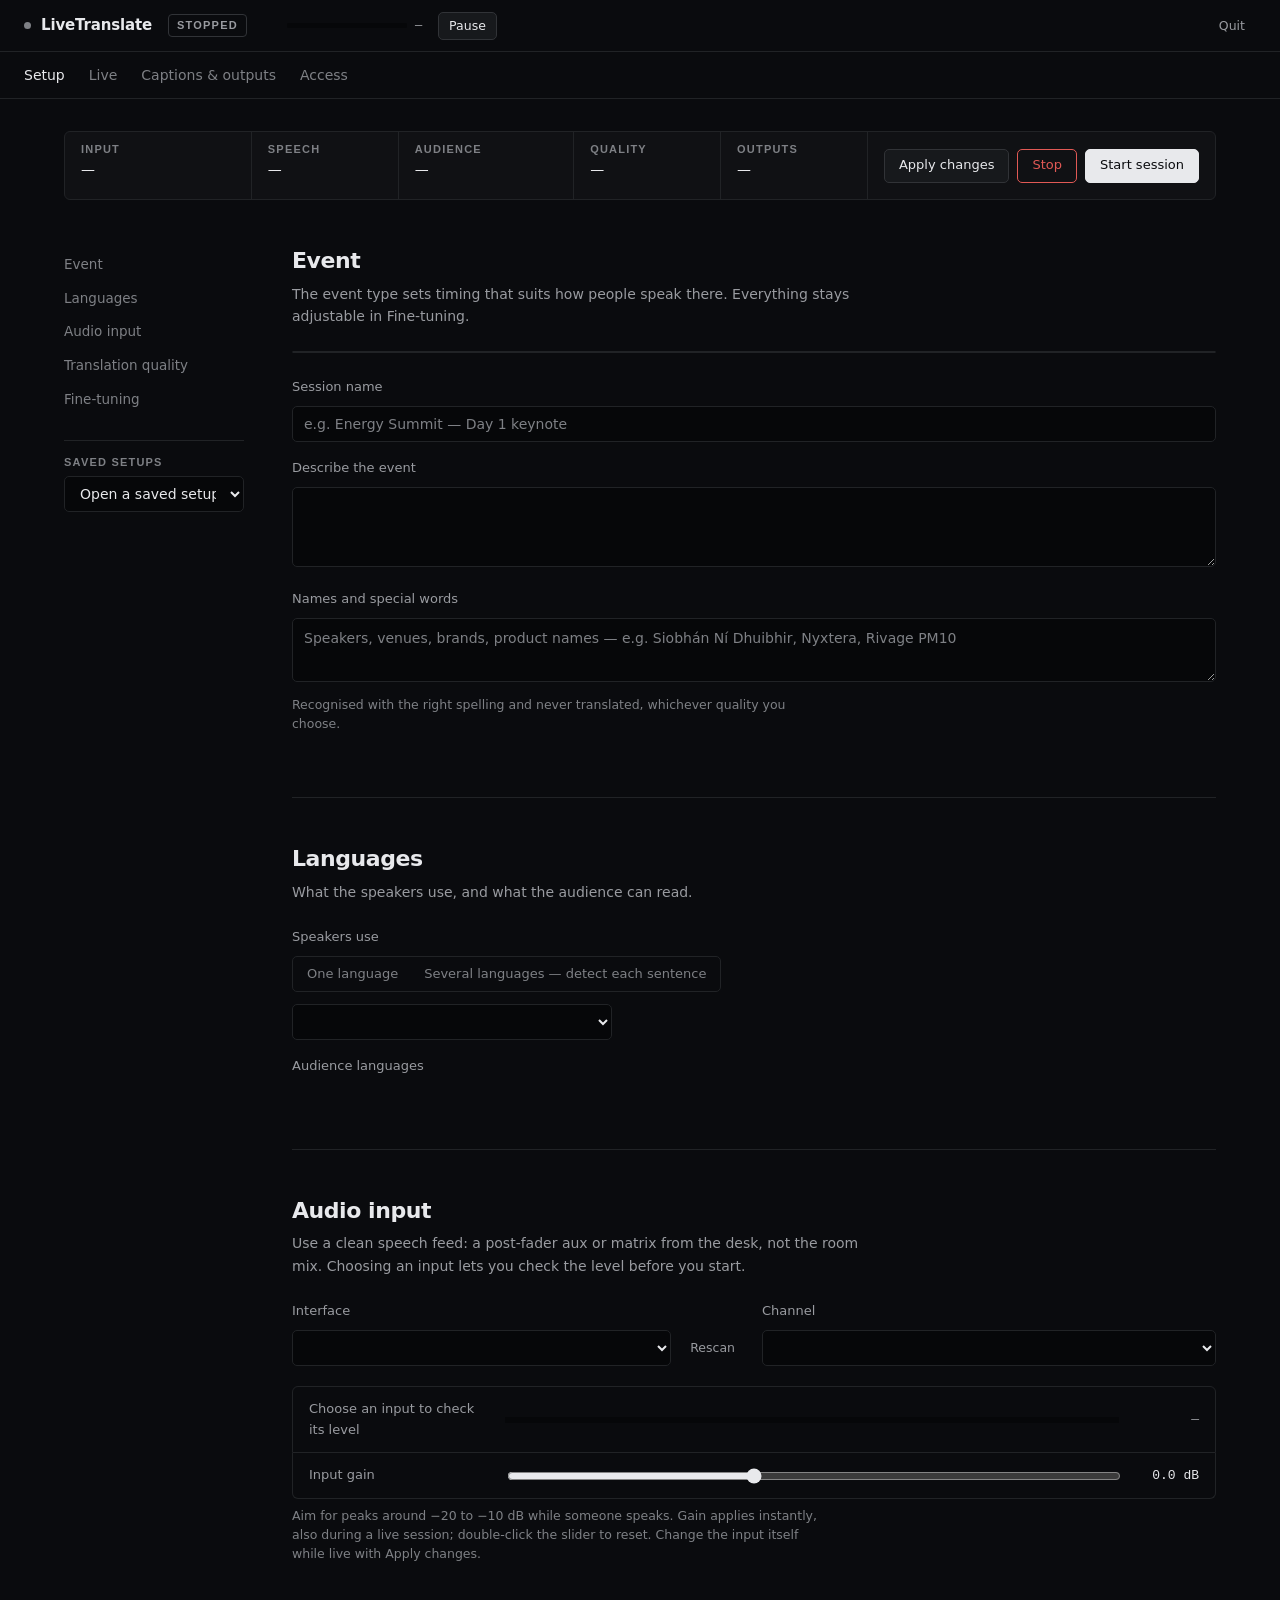
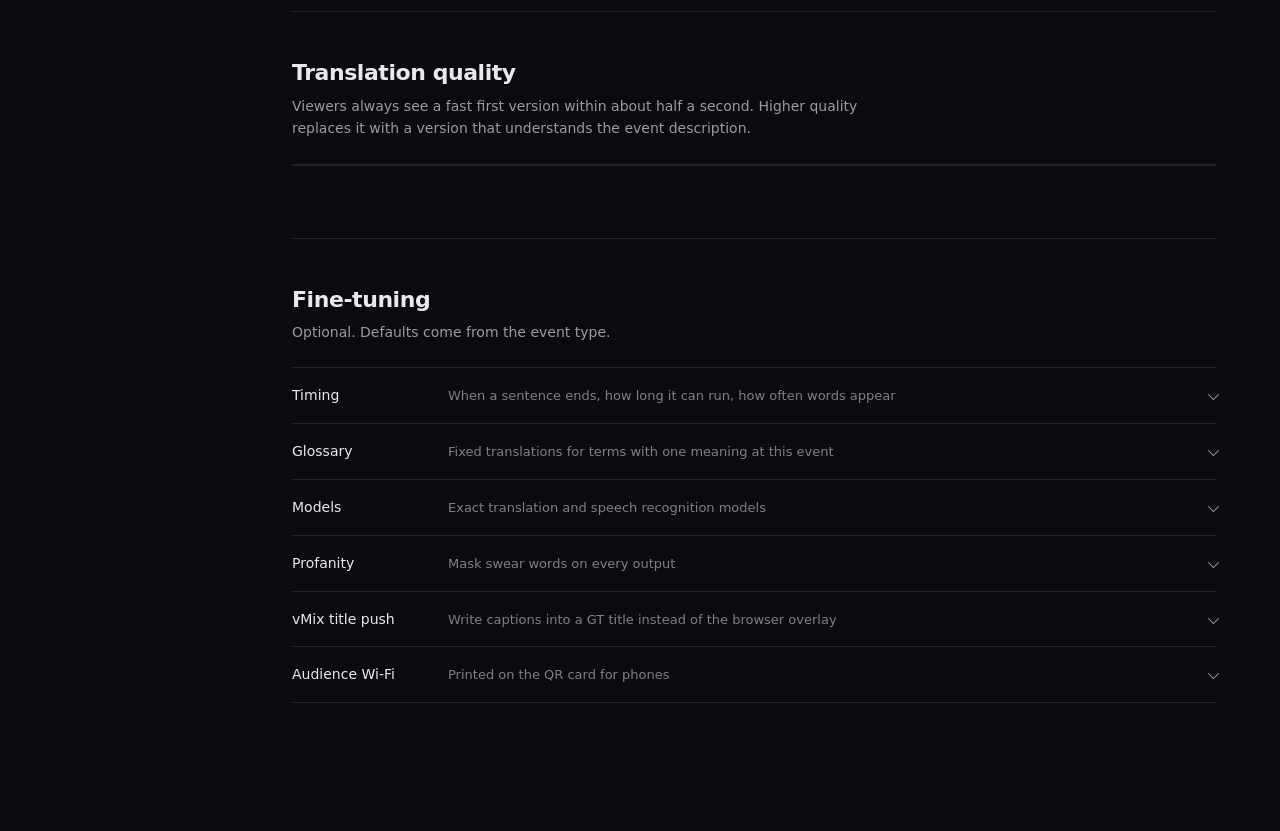
==== static/control.html @ 8dcebba5 "LiveTranslate beta: live speech translation & captions (macOS, Windows, Linux) Offline pipeline: aud" ====
<!doctype html>
<html lang="en"><head><meta charset="utf-8"><meta name="viewport" content="width=device-width,initial-scale=1">
<title>LiveTranslate · Control</title>
<link rel="preload" href="/fonts/Geist-latin.woff2" as="font" type="font/woff2" crossorigin>
<link rel="preload" href="/fonts/Archivo-latin.woff2" as="font" type="font/woff2" crossorigin>
<link rel="stylesheet" href="/fonts/fonts.css">
<style>
/* LiveTranslate Control — see /.impeccable.md. Near-black, almost monochrome; colour only for state
   (live, signal, error). Hierarchy from type, weight and space. Legends in condensed caps, like a console's
   scribble strips; values calm and large. Signature: the signal-flow strip on Setup. */
:root{
  --h:262;                                        /* faint cool tint for every neutral */
  --bg:oklch(0.150 0.006 var(--h));--surface:oklch(0.178 0.006 var(--h));--raise:oklch(0.212 0.007 var(--h));
  --sunk:oklch(0.128 0.005 var(--h));--line:oklch(0.255 0.007 var(--h));--line2:oklch(0.320 0.008 var(--h));
  --text:oklch(0.935 0.004 var(--h));--muted:oklch(0.690 0.008 var(--h));--faint:oklch(0.600 0.008 var(--h));  /* ≥4.5:1 on --bg for 12px hints */
  --sel:oklch(0.935 0.004 var(--h) / .07);        /* selection = light, not a hue */
  --live:oklch(0.640 0.170 25);--ok:oklch(0.740 0.120 155);--warn:oklch(0.800 0.110 80);--bad:oklch(0.680 0.150 25);
  --r:6px;--r-sm:5px;--ease:cubic-bezier(.25,1,.5,1);  /* ease-out-quart, every transition */
  --s1:4px;--s2:8px;--s3:12px;--s4:16px;--s5:24px;--s6:32px;--s7:48px;--s8:64px;
  --sans:"Geist",-apple-system,"Segoe UI",system-ui,sans-serif;
  --legend:"Archivo","Arial Narrow",sans-serif;
  --mono:"Geist Mono","SF Mono",Menlo,monospace;
  color-scheme:dark;
  /* older parts of the page still read these */
  --p:var(--surface);--p2:var(--sunk);--b:var(--line);--fg:var(--text);--dim:var(--muted);--acc:var(--text)}
*{box-sizing:border-box}
html{scroll-behavior:smooth;scroll-padding-top:216px}
body{margin:0;background:var(--bg);color:var(--text);font:400 14px/1.6 var(--sans);-webkit-font-smoothing:antialiased;font-feature-settings:"ss01","cv11"}
button,input,select,textarea{font:inherit;color:inherit}
:focus-visible{outline:1px solid var(--text);outline-offset:2px}
@media (prefers-reduced-motion:reduce){*{transition:none!important;animation:none!important}html{scroll-behavior:auto}}
.legend,.node .k,th,.head,label.lg{font:600 11px/1 var(--legend);font-stretch:72%;letter-spacing:.11em;text-transform:uppercase;color:var(--faint)}

/* ---------- top bar + tabs */
header{position:sticky;top:0;z-index:10;display:flex;align-items:center;gap:var(--s4);height:52px;padding:0 var(--s5);background:var(--bg);border-bottom:1px solid var(--line)}
.brand{font:600 15px/1 var(--sans);letter-spacing:-.01em;display:flex;align-items:center;gap:10px}
.brand i{width:7px;height:7px;border-radius:50%;background:var(--faint);transition:background .2s var(--ease)}
body.live .brand i{background:var(--live)}
#sname{color:var(--muted)}
.pill{font:600 11px/1 var(--legend);font-stretch:72%;letter-spacing:.11em;text-transform:uppercase;padding:5px 8px;border-radius:4px;border:1px solid var(--line2);color:var(--muted)}
.pill.run{border-color:var(--live);color:var(--live)}.pill.load{color:var(--text)}.pill.err{border-color:var(--bad);color:var(--bad)}
.hmeter{display:flex;align-items:center;gap:var(--s2);color:var(--muted);font:12px var(--mono)}
/* meters: segmented like a console LED ladder — the one place colour lives permanently */
#meter{width:120px;height:5px;background:var(--sunk);overflow:hidden;border-radius:1px}
#lvl,.lvl{height:100%;width:0;background:linear-gradient(90deg,var(--ok) 0 70%,var(--warn) 70% 88%,var(--live) 88%);background-size:var(--mw,120px) 100%;
  -webkit-mask:repeating-linear-gradient(90deg,#000 0 3px,transparent 3px 4px);mask:repeating-linear-gradient(90deg,#000 0 3px,transparent 3px 4px);transition:width .08s linear}
#inp{max-width:220px;overflow:hidden;text-overflow:ellipsis;white-space:nowrap}
.counts{margin-left:auto;color:var(--faint);font-size:13px;white-space:nowrap}
nav{position:sticky;top:52px;z-index:9;display:flex;gap:var(--s5);padding:0 var(--s5);background:var(--bg);border-bottom:1px solid var(--line);overflow-x:auto}
nav button{background:none;border:0;border-bottom:1px solid transparent;margin-bottom:-1px;color:var(--faint);padding:var(--s3) 0;cursor:pointer;font-weight:500;white-space:nowrap;transition:color .15s var(--ease)}
nav button:hover{color:var(--muted)}nav button.on{color:var(--text);border-color:var(--text)}
section{display:none;padding:var(--s6) var(--s5);max-width:1200px;margin:0 auto}section.on{display:block}

/* ---------- controls */
.btn{display:inline-flex;align-items:center;gap:var(--s2);height:34px;background:var(--raise);border:1px solid var(--line2);color:var(--text);padding:0 14px;border-radius:var(--r-sm);
  cursor:pointer;font-weight:500;font-size:13px;text-decoration:none;white-space:nowrap;transition:background .15s var(--ease),border-color .15s var(--ease)}
.btn:hover{background:oklch(0.245 0.008 var(--h))}.btn:disabled{opacity:.4;cursor:not-allowed}
.btn.pri{background:var(--text);border-color:var(--text);color:var(--bg)}.btn.pri:hover{background:oklch(1 0 0 / .86)}
.btn.red{background:none;border-color:var(--live);color:var(--live)}.btn.red:hover{background:oklch(0.640 0.170 25 / .1)}
.btn.ghost{background:none;border-color:transparent;color:var(--muted)}.btn.ghost:hover{color:var(--text);background:var(--raise)}
.btn.sm{height:28px;padding:0 10px;font-size:12.5px}
.btn:active:not(:disabled),.choice:active:not(:disabled),.seg button:active{transform:translateY(1px)}
@media (pointer:coarse){.btn,.btn.sm,.seg button,.chips label span,input[type=text],input[type=number],select{min-height:44px}.choice{padding-top:var(--s4);padding-bottom:var(--s4)}.choice::before{top:20px}}
label{display:block;color:var(--muted);font-size:13px;margin:0 0 var(--s2)}
.f{margin-bottom:var(--s4)}
input[type=text],input[type=number],input[type=password],select,textarea{width:100%;height:36px;background:var(--sunk);border:1px solid var(--line);border-radius:var(--r-sm);padding:0 11px;transition:border-color .15s var(--ease)}
textarea{height:auto;min-height:80px;padding:9px 11px;resize:vertical;line-height:1.55}
input:hover,select:hover,textarea:hover{border-color:var(--line2)}
input:focus,select:focus,textarea:focus{outline:none;border-color:var(--muted)}
::placeholder{color:var(--faint)}
input[type=range]{width:100%;accent-color:var(--text)}input[type=checkbox]{accent-color:var(--text);width:15px;height:15px}
input[type=color]{width:40px;height:28px;border:1px solid var(--line);border-radius:4px;background:none;padding:2px}
.hint{color:var(--faint);font-size:12.5px;margin-top:var(--s2);line-height:1.5;max-width:68ch}.hint.err{color:var(--bad)}
.row{display:flex;gap:var(--s2);align-items:center;flex-wrap:wrap}
.grid{display:grid;grid-template-columns:repeat(auto-fill,minmax(300px,1fr));gap:var(--s4)}
fieldset{border:0;border-top:1px solid var(--line);padding:var(--s4) 0 var(--s2);margin:0 0 var(--s5);min-width:0}
legend{padding:0 var(--s3) 0 0;font:600 11px/1 var(--legend);font-stretch:72%;letter-spacing:.11em;text-transform:uppercase;color:var(--faint)}
table{width:100%;border-collapse:separate;border-spacing:0 var(--s1)}
th{text-align:left;padding:0 var(--s1) var(--s1)}td{padding:0 var(--s1)}
code{font:12px var(--mono);background:var(--sunk);border:1px solid var(--line);border-radius:4px;padding:3px 7px;word-break:break-all;color:var(--muted)}
.err{color:var(--bad)}
.mono{font-family:var(--mono)}

/* ---------- SETUP: signal-flow strip */
.flow{position:sticky;top:98px;z-index:8;display:flex;align-items:stretch;background:var(--surface);border:1px solid var(--line);border-radius:var(--r);
  margin:0 0 var(--s7);overflow:hidden;transition:border-color .2s var(--ease)}
body.live .flow{border-color:var(--live)}
.node{flex:1;min-width:0;display:flex;flex-direction:column;gap:6px;padding:var(--s3) var(--s4);background:none;border:0;text-align:left;cursor:pointer;transition:background .15s var(--ease)}
.node+.node{border-left:1px solid var(--line)}
.node[data-go="b-audio"]{flex:1.35}.node:nth-child(3){flex:1.25}
.node:hover{background:var(--raise)}
.node .v{font-weight:500;white-space:nowrap;overflow:hidden;text-overflow:ellipsis;line-height:1.2}
.node .s{font:12px/1.2 var(--mono);color:var(--faint);white-space:nowrap;overflow:hidden;text-overflow:ellipsis}
.node .mini{height:3px;background:var(--sunk);overflow:hidden}
.flow .act{display:flex;align-items:center;gap:var(--s2);padding:0 var(--s4);border-left:1px solid var(--line)}
#err:empty,#startMsg:empty,#notice:empty,#authNote:empty{display:none}
#authNote a{color:inherit}
.msgbar.note{border-color:oklch(0.800 0.110 80 / .45);color:var(--warn)}
.msgbar{margin:calc(-1 * var(--s6)) 0 var(--s5);padding:var(--s3) var(--s4);border:1px solid oklch(0.680 0.150 25 / .45);border-radius:var(--r);color:var(--bad);font-size:13px}

.setup{display:grid;grid-template-columns:180px minmax(0,1fr);gap:var(--s7)}
.toc{position:sticky;top:200px;align-self:start;display:flex;flex-direction:column}
.toc a{color:var(--faint);text-decoration:none;padding:6px 0;font-size:13.5px;transition:color .15s var(--ease)}
.toc a:hover{color:var(--text)}
.toc .saved{margin-top:var(--s5);padding-top:var(--s4);border-top:1px solid var(--line)}
.toc .saved label{font:600 11px/1 var(--legend);font-stretch:72%;letter-spacing:.11em;text-transform:uppercase;color:var(--faint)}
.block{padding-bottom:var(--s7);margin-bottom:var(--s7);border-bottom:1px solid var(--line)}
.block:last-child{border-bottom:0}
.block h2{font:600 22px/1.2 var(--sans);letter-spacing:-.02em;margin:0 0 var(--s2)}
.block .lede{color:var(--muted);margin:0 0 var(--s5);max-width:64ch}
.two{display:grid;grid-template-columns:1fr 1fr;gap:var(--s4)}

/* radio rows (event type, quality): quiet choices; the selected one is lit, not coloured */
.types{display:grid;grid-template-columns:1fr 1fr;gap:0;border:1px solid var(--line);border-radius:var(--r);overflow:hidden;margin-bottom:var(--s5)}
#quality.types{grid-template-columns:repeat(2,1fr)}#quality .choice{display:flex;flex-direction:column;justify-content:flex-start}
#quality .fit.good{color:var(--muted)}#quality .fit.slow,#quality .fit.tight{color:#d9a400}#quality .fit.no{color:#e5484d}#quality .rec{font-size:11px;color:var(--faint);font-weight:400}
.choice{position:relative;background:none;border:0;border-bottom:1px solid var(--line);padding:var(--s3) var(--s4) var(--s3) 42px;text-align:left;cursor:pointer;transition:background .15s var(--ease)}
.types .choice:nth-child(odd){border-right:1px solid var(--line)}
#quality .choice{border-bottom:1px solid var(--line);border-right:1px solid var(--line)}#quality .choice:nth-child(2n){border-right:0}#quality .choice:nth-last-child(-n+2){border-bottom:0}
.types:not(#quality) .choice:nth-last-child(-n+2){border-bottom:0}
.choice::before{content:"";position:absolute;left:var(--s4);top:16px;width:12px;height:12px;border-radius:50%;border:1px solid var(--line2);transition:all .15s var(--ease)}
.choice:hover{background:var(--raise)}
.choice b{display:block;font-weight:500;color:var(--muted)}
.choice span{display:block;color:var(--faint);font-size:12.5px;line-height:1.45;margin-top:2px}
.choice[aria-pressed=true]{background:var(--sel)}
.choice[aria-pressed=true] b{color:var(--text)}
.choice[aria-pressed=true]::before{border-color:var(--text);box-shadow:inset 0 0 0 3px var(--surface);background:var(--text)}
.choice:disabled{opacity:.4;cursor:not-allowed}
.choice .meta{font:12px var(--mono);color:var(--faint);margin-top:var(--s2)}

.seg{display:inline-flex;border:1px solid var(--line);border-radius:var(--r-sm);padding:2px;gap:2px;margin-bottom:var(--s3)}
.seg button{background:none;border:0;border-radius:4px;height:30px;padding:0 var(--s3);color:var(--faint);cursor:pointer;font-weight:500;font-size:13px}
.seg button:hover{color:var(--muted)}
.seg button[aria-pressed=true]{background:var(--raise);color:var(--text)}
.chips{display:flex;flex-wrap:wrap;gap:6px}
.chips label{display:inline-flex;align-items:center;margin:0;cursor:pointer}
.chips input{position:absolute;opacity:0;pointer-events:none}
.chips label span{height:30px;display:inline-flex;align-items:center;padding:0 12px;border-radius:4px;border:1px solid var(--line);color:var(--faint);font-size:13px;transition:all .15s var(--ease)}
.chips label:hover span{color:var(--muted);border-color:var(--line2)}
.chips input:checked+span{border-color:var(--muted);background:var(--sel);color:var(--text)}
.chips input:focus-visible+span{outline:1px solid var(--text);outline-offset:2px}
.chips label.src span{border-style:dashed;color:var(--faint);cursor:default;background:none}

.input-check{display:grid;grid-template-columns:180px 1fr 64px;align-items:center;gap:var(--s4);border:1px solid var(--line);border-radius:var(--r);padding:var(--s3) var(--s4);margin-top:var(--s1)}
.input-check .bar{height:6px;background:var(--sunk);overflow:hidden;--mw:100%}
.input-check .db{font:13px var(--mono);color:var(--muted);text-align:right}
.input-check .state{font-size:13px;color:var(--muted)}
.input-check{border-radius:var(--r) var(--r) 0 0}
.fader{display:grid;grid-template-columns:180px 1fr 64px;align-items:center;gap:var(--s4);padding:var(--s3) var(--s4);border:1px solid var(--line);border-top:0;border-radius:0 0 var(--r) var(--r)}
.fader label{margin:0;font-size:13px}
.fader output{font:13px var(--mono);color:var(--text);text-align:right}

details.tune{border-top:1px solid var(--line)}
details.tune:last-of-type{border-bottom:1px solid var(--line)}
details.tune>summary{list-style:none;cursor:pointer;padding:var(--s4) 0;display:flex;align-items:baseline;gap:var(--s4)}
details.tune>summary::-webkit-details-marker{display:none}
details.tune>summary b{font-weight:500;min-width:140px}
details.tune>summary span{color:var(--faint);font-size:13px}
details.tune>summary::after{content:"";margin-left:auto;width:7px;height:7px;border-right:1px solid var(--muted);border-bottom:1px solid var(--muted);transform:rotate(45deg) translateY(-2px);transition:transform .2s var(--ease)}
details.tune[open]>summary::after{transform:rotate(-135deg)}
details.tune>summary:hover b{color:var(--text)}
details.tune>div{padding:0 0 var(--s4)}
.check{display:flex;align-items:center;gap:var(--s3);color:var(--text);cursor:pointer}

/* ---------- LIVE */
#lines .ln,.head,.part{display:grid;grid-template-columns:repeat(var(--cols),1fr) 84px;gap:var(--s5);padding:var(--s3) var(--s2)}
#lines .ln{border-bottom:1px solid var(--line)}
.head{border-bottom:1px solid var(--line);padding-bottom:var(--s3)}
#lines .src{color:var(--text);font-weight:500}#lines .t{color:var(--muted)}#lines small{color:var(--faint);font-family:var(--mono)}
.tag{font:600 10px/1 var(--legend);font-stretch:72%;letter-spacing:.1em;color:var(--faint);border:1px solid var(--line2);border-radius:3px;padding:2px 4px;text-transform:uppercase;margin-left:6px;vertical-align:1px}
.empty{color:var(--faint);max-width:56ch;margin:var(--s7) auto;text-align:center}
#lines:not(:empty)~.empty{display:none}
.part{color:var(--faint);background:var(--surface);border-radius:var(--r)}.part:empty{display:none}.part .src{color:var(--muted)}

/* ---------- CAPTIONS */
.cap{display:grid;grid-template-columns:minmax(320px,400px) 1fr;gap:var(--s6)}
.cap .ed{max-height:calc(100vh - 150px);overflow:auto;padding-right:var(--s2)}
#pvw{position:relative;width:100%;aspect-ratio:16/9;border:1px solid var(--line);border-radius:var(--r);overflow:hidden;background:var(--sunk)}
#pvw iframe{position:absolute;left:0;top:0;width:1920px;height:1080px;border:0;transform-origin:0 0}
.ctl{display:flex;gap:var(--s3);align-items:center}.ctl input[type=range]{flex:1}.ctl output{width:48px;text-align:right;font:12px var(--mono);color:var(--muted)}
#ndiT input[type=text],#ndiT select{height:30px}

@media(max-width:980px){.setup{grid-template-columns:1fr}.toc{display:none}.flow{flex-wrap:wrap}.node{flex:1 1 33%;border-bottom:1px solid var(--line)}
  .flow .act{flex:1 1 100%;justify-content:flex-end;border-left:0;padding:var(--s3) var(--s4)}#quality.types{grid-template-columns:1fr}#quality .choice{border-right:0;border-bottom:1px solid var(--line)}#quality .choice:last-child{border-bottom:0}}
@media(max-width:800px){header{padding:0 var(--s4)}.hmeter,.counts{display:none}nav{padding:0 var(--s4);gap:var(--s4)}section{padding:var(--s5) var(--s4)}
  .flow{position:relative;top:0}.two{grid-template-columns:1fr}.cap{grid-template-columns:1fr}.cap .ed{max-height:none}.input-check{grid-template-columns:1fr 56px}.input-check .state{grid-column:1/-1}.fader{grid-template-columns:1fr 64px}.fader label{grid-column:1/-1}}
@media(max-width:560px){.types{grid-template-columns:1fr}.types .choice{border-right:0!important;border-bottom:1px solid var(--line)!important}}
input.sug{color:var(--muted);font-style:italic}  /* glossary suggestion, not checked yet */
</style></head><body>
<header>
  <div class="brand"><i></i>LiveTranslate</div><span id="pill" class="pill">Stopped</span><span id="sname"></span>
  <div class="hmeter"><span id="inp"></span><div id="meter"><div id="lvl"></div></div><span id="db">—</span></div>
  <button id="pause" class="btn sm">Pause</button>
  <span class="counts" id="counts"></span>
  <button class="btn sm ghost" id="quitApp" title="Stop everything and close LiveTranslate on this machine">Quit</button>
</header>
<nav><button data-t="session" class="on">Setup</button><button data-t="live">Live</button><button data-t="captions">Captions &amp; outputs</button><button data-t="audience">Access</button></nav>

<!-- ======================= SETUP -->
<section id="session" class="on">
  <div class="flow" id="flow">
    <button class="node" data-go="b-audio"><span class="k">Input</span><span class="v" id="fl_in">—</span><div class="mini"><div class="lvl" id="fl_lvl" style="--mw:200px"></div></div></button>
    <button class="node" data-go="b-lang"><span class="k">Speech</span><span class="v" id="fl_sp">—</span><span class="s" id="fl_sp2"></span></button>
    <button class="node" data-go="b-lang"><span class="k">Audience</span><span class="v" id="fl_aud">—</span><span class="s" id="fl_aud2"></span></button>
    <button class="node" data-go="b-quality"><span class="k">Quality</span><span class="v" id="fl_q">—</span><span class="s" id="fl_q2"></span></button>
    <button class="node" data-t2="captions"><span class="k">Outputs</span><span class="v" id="fl_out">—</span><span class="s" id="fl_out2"></span></button>
    <div class="act">
      <button class="btn" id="applyBtn" title="Update context, names, glossary, quality and audio input without stopping">Apply changes</button>
      <button class="btn red" id="stopBtn">Stop</button>
      <button class="btn pri" id="startBtn">Start session</button>
    </div>
  </div>
  <div class="msgbar" id="err"></div><div class="msgbar" id="startMsg"></div><div class="msgbar note" id="notice"></div><div class="msgbar note" id="authNote"></div>

  <div class="setup">
    <aside class="toc">
      <a href="#b-event">Event</a><a href="#b-lang">Languages</a><a href="#b-audio">Audio input</a><a href="#b-quality">Translation quality</a><a href="#b-tune">Fine-tuning</a>
      <div class="saved"><label for="saved">Saved setups</label><select id="saved"><option value="">Open a saved setup…</option></select></div>
    </aside>
    <div>
      <div class="block" id="b-event">
        <h2>Event</h2>
        <p class="lede">The event type sets timing that suits how people speak there. Everything stays adjustable in Fine-tuning.</p>
        <div class="types" id="types"></div>
        <div class="f"><label for="s_name">Session name</label><input type="text" id="s_name" placeholder="e.g. Energy Summit — Day 1 keynote"></div>
        <div class="f"><label for="s_context">Describe the event</label><textarea id="s_context"></textarea><div class="hint" id="ctxHint"></div></div>
        <div class="f"><label for="s_names">Names and special words</label><textarea id="s_names" style="min-height:60px" placeholder="Speakers, venues, brands, product names — e.g. Siobhán Ní Dhuibhir, Nyxtera, Rivage PM10"></textarea>
          <div class="hint">Recognised with the right spelling and never translated, whichever quality you choose.</div></div>
      </div>

      <div class="block" id="b-lang">
        <h2>Languages</h2>
        <p class="lede">What the speakers use, and what the audience can read.</p>
        <label>Speakers use</label>
        <div class="seg" id="spokenSeg"><button data-m="one">One language</button><button data-m="auto">Several languages — detect each sentence</button></div>
        <div class="f" id="oneLang" style="max-width:320px"><select id="s_lang1" aria-label="Spoken language"></select></div>
        <input type="hidden" id="s_source">
        <div class="f"><label id="tlab">Audience languages</label><div class="chips" id="s_targets"></div><div class="hint" id="thint"></div><div class="hint err" id="langWarn"></div></div>
      </div>

      <div class="block" id="b-audio">
        <h2>Audio input</h2>
        <p class="lede">Use a clean speech feed: a post-fader aux or matrix from the desk, not the room mix. Choosing an input lets you check the level before you start.</p>
        <div class="two">
          <div class="f"><label for="s_device">Interface</label><div class="row" style="flex-wrap:nowrap"><select id="s_device"></select><button class="btn sm ghost" id="refreshDev" title="Scan for interfaces again">Rescan</button></div></div>
          <div class="f"><label for="s_channel">Channel</label><select id="s_channel"></select></div>
        </div>
        <div class="input-check"><span class="state" id="ic_state">Choose an input to check its level</span><div class="bar"><div class="lvl" id="ic_lvl"></div></div><span class="db" id="ic_db">—</span></div>
        <div class="fader"><label for="s_gain_db">Input gain</label><input type="range" id="s_gain_db" min="-20" max="30" step="0.5" value="0" title="Double-click to reset to 0 dB"><output id="gainOut">0.0 dB</output></div>
        <div class="hint">Aim for peaks around −20 to −10 dB while someone speaks. Gain applies instantly, also during a live session; double-click the slider to reset. Change the input itself while live with Apply changes.</div>
      </div>

      <div class="block" id="b-quality">
        <h2>Translation quality</h2>
        <p class="lede">Viewers always see a fast first version within about half a second. Higher quality replaces it with a version that understands the event description.</p>
        <div class="types" id="quality"></div>
        <div class="hint" id="qHint"></div>
      </div>

      <div class="block" id="b-tune">
        <h2>Fine-tuning</h2>
        <p class="lede">Optional. Defaults come from the event type.</p>
        <details class="tune"><summary><b>Timing</b><span>When a sentence ends, how long it can run, how often words appear</span></summary><div>
          <div class="two">
            <div class="f"><label for="s_silence_ms">Pause that ends a sentence (ms)</label><input type="number" id="s_silence_ms" step="50"><div class="hint">Shorter: faster captions, more fragments. 400–800.</div></div>
            <div class="f"><label for="s_max_s">Longest sentence before a cut (s)</label><input type="number" id="s_max_s" step="0.5"></div>
            <div class="f"><label for="s_partial_s">Show words while speaking, every (s)</label><input type="number" id="s_partial_s" step="0.1" min="0"><div class="hint">0 turns it off. 0.5–1.</div></div>
            <div class="f"><label for="s_gate_db">Silence threshold (dBFS)</label><input type="number" id="s_gate_db" step="1" max="-20" min="-90"><div class="hint">Raise to around −45 in a loud room.</div></div>
          </div></div></details>
        <details class="tune"><summary><b>Glossary</b><span>Fixed translations for terms with one meaning at this event</span></summary><div>
          <table id="gloss"></table><button class="btn sm" id="addG">Add term</button><div class="hint">Type a term in any language and press Tab: the other languages are suggested (dimmed). Check them — a glossary term is used on every line.</div>
          <div class="hint">Example at a mass: host → l'hostie / la hostia. Write the article for gendered languages so the grammar stays right. Always applied by the higher qualities; best effort with Fastest.</div></div></details>
        <details class="tune"><summary><b>Models</b><span>Exact translation and speech recognition models</span></summary><div>
          <div class="two">
            <div class="f"><label for="s_engine">Translation model</label><select id="s_engine"></select></div>
            <div class="f"><label for="s_whisper">Speech recognition model</label><select id="s_whisper"></select><div class="hint">turbo is the best balance on Apple Silicon.</div></div>
          </div></div></details>
        <details class="tune"><summary><b>Profanity</b><span>Mask swear words on every output</span></summary><div>
          <div class="f"><label class="check"><input type="checkbox" id="s_bleep"> Mask profanity</label></div>
          <div class="f"><label for="s_bleep_extra">Extra words to mask</label><input type="text" id="s_bleep_extra" placeholder="comma-separated; word* also masks its endings"></div></div></details>
        <details class="tune"><summary><b>vMix title push</b><span>Write captions into a GT title instead of the browser overlay</span></summary><div>
          <div class="two">
            <div class="f"><label for="v_host">vMix address</label><input type="text" id="v_host" placeholder="192.168.1.20:8088"></div>
            <div class="f"><label for="v_input">Title input (name or number)</label><input type="text" id="v_input" placeholder="Captions"></div>
            <div class="f"><label for="v_clear">Clear the title after silence (s)</label><input type="number" id="v_clear" min="0" step="1" placeholder="6"><div class="hint">0 keeps the last line on air.</div></div>
          </div><div id="v_fields" class="two"></div></div></details>
        <details class="tune"><summary><b>Audience Wi-Fi</b><span>Printed on the QR card for phones</span></summary><div>
          <div class="two">
            <div class="f"><label for="s_wifi_ssid">Network name</label><input type="text" id="s_wifi_ssid"></div>
            <div class="f"><label for="s_wifi_pass">Password</label><input type="text" id="s_wifi_pass"></div>
          </div></div></details>
      </div>
    </div>
  </div>
</section>

<!-- ======================= LIVE -->
<section id="live">
  <div class="row" style="margin-bottom:16px">
    <form id="say" class="row" style="flex:1;min-width:280px;flex-wrap:nowrap"><input type="text" id="sayTxt" placeholder="Type a line to send to every screen (in the language being spoken)"><button class="btn pri">Send</button></form>
    <button class="btn" id="clearBtn">Clear screens</button>
    <a class="btn" href="/api/transcript">Transcript</a>
    <span id="srts" class="row"></span>
  </div>
  <div id="lhead" class="head"></div>
  <div id="lines"></div>
  <p class="empty" id="liveEmpty">Captions appear here once the session is live — the original in the speaker's language, translations beside it. Start the session from Setup.</p>
  <div id="partial" class="part"></div>
</section>

<!-- ======================= CAPTIONS -->
<section id="captions">
  <div class="cap">
    <div class="ed">
      <fieldset><legend>Caption look</legend>
        <div class="row" style="flex-wrap:nowrap"><select id="preset"></select><button class="btn sm" id="newP">New</button><button class="btn sm" id="dupP">Duplicate</button><button class="btn sm ghost" id="delP">Delete</button></div>
        <div class="hint">Edits apply instantly to every screen using this look. Use one look per output, e.g. “fr-lower-third”.</div>
      </fieldset>
      <div id="styleForm"></div>
    </div>
    <div>
      <div id="pvw"><iframe id="pvf" title="Caption preview"></iframe></div>
      <fieldset style="margin-top:16px"><legend>NDI outputs</legend>
        <table id="ndiT"></table>
        <div class="row" style="margin:8px 0 6px"><button class="btn sm" id="ndiAdd">Add NDI output</button><button class="btn sm pri" id="ndiSave">Save and apply</button><span id="ndiMsg" class="hint" style="margin:0"></span></div>
        <div class="hint" id="ndiHint">1920×1080 with transparency, same look as the browser overlay. <b>OBS:</b> Sources → NDI Source → choose the name. <b>vMix:</b> Add Input → NDI → choose the name, on an overlay channel.</div>
      </fieldset>
      <fieldset><legend>Browser overlay</legend>
        <div class="f"><label>Address for a browser input</label><div class="row" style="flex-wrap:nowrap"><code id="ovUrl" style="flex:1"></code><button class="btn sm" id="copyUrl">Copy</button></div></div>
        <div class="hint"><b>vMix:</b> Add Input → Web Browser, 1920×1080, on an overlay channel. <b>OBS:</b> Sources → Browser, 1920×1080.
        Force any setting in the address, e.g. <code>&amp;lang=es&amp;size=60</code>. For recorded video, download subtitle files from Live.</div>
      </fieldset>
    </div>
  </div>
</section>

<!-- ======================= AUDIENCE -->
<section id="audience">
  <div class="grid">
    <fieldset><legend>Audience</legend>
      <img src="/qr/guest.svg" alt="QR code for the audience page" style="width:220px;background:#fff;border-radius:4px;padding:6px;display:block;margin-bottom:12px">
      <code id="gUrl"></code>
      <div class="hint" style="margin-top:10px">People pick a language, read along, and can listen with earphones.</div>
      <p><a class="btn" href="/card" target="_blank">Print QR card</a></p>
      <div class="f" style="margin-top:16px"><label for="s_phone_pace">How phones show the translation</label>
        <select id="s_phone_pace"><option value="smooth">Smooth — each sentence writes itself at a calm pace</option>
          <option value="relaxed">Relaxed — slower, waits for the best translation</option>
          <option value="live">Live — words appear while the speaker talks</option></select>
        <div class="hint">The default for everyone, applied immediately. Each person can still change it on their phone (Aa).</div></div>
      <div class="f" style="margin-top:16px"><label for="s_voice_gender">Listening voice</label>
        <select id="s_voice_gender"><option value="female">Natural voice · female</option><option value="male">Natural voice · male (French stays female)</option></select>
        <div class="hint" id="voiceHint">What phones hear when they tap Listen.</div></div>
    </fieldset>
    <fieldset><legend>Admins</legend>
      <div class="f"><label>Control from another device</label><code id="cUrl"></code>
        <div class="hint" id="accessHint"></div></div>
      <form id="pwForm" autocomplete="off">
        <div class="f" id="curWrap"><label for="pwCur">Current password</label><input type="password" id="pwCur" autocomplete="current-password"></div>
        <div class="f"><label for="pwNew" id="pwNewL">New admin password</label><input type="password" id="pwNew" autocomplete="new-password" minlength="8"></div>
        <div class="f"><label for="pwNew2">Repeat it</label><input type="password" id="pwNew2" autocomplete="new-password"></div>
        <div class="row"><button class="btn pri" id="pwSave">Save password</button><span class="hint" id="pwMsg" style="margin:0"></span></div>
      </form>
      <div class="row" style="margin-top:20px">
        <button class="btn sm" id="signoutAll" title="Every other browser has to sign in again">Sign out all other devices</button>
        <a class="btn sm ghost" href="/logout" id="logoutBtn">Sign out of this browser</a>
      </div>
    </fieldset>
    <fieldset><legend>Network</legend>
      <div class="f"><label for="netPort">Port</label>
        <div class="row"><input type="number" id="netPort" min="1024" max="65535" style="width:110px"><button class="btn" id="netSave">Change port</button><span class="hint" id="netMsg" style="margin:0"></span></div>
        <div class="hint">Every LiveTranslate address uses it (Control, phones, vMix/OBS overlays). Default 8180 — 8000 is Bitfocus Companion's. Changing it restarts LiveTranslate in a few seconds; a live session carries on, but vMix/OBS inputs and printed QR cards need the new address.</div></div>
    </fieldset>
  </div>
</section>

<script>
const $=s=>document.querySelector(s), $$=s=>[...document.querySelectorAll(s)];
let INFO, ST={}, presets={}, curP='default', ws, ollama=[], devices=[];
const esc=s=>(s??'').toString().replace(/[&<>"]/g,c=>({'&':'&amp;','<':'&lt;','>':'&gt;','"':'&quot;'}[c]));
const api=(w,b)=>fetch('/api/'+w,b===undefined?{}:{method:'POST',headers:{'Content-Type':'application/json'},body:JSON.stringify(b)})
  .then(r=>{ if(r.status===401){ location.href='/login'; throw new Error('signed out'); }  // session ended elsewhere
    if(!r.ok) throw new Error(`/api/${w}: HTTP ${r.status}`); return r.json(); });

/* ---------- network port */
$('#netPort').value=location.port||80;
$('#netSave').onclick=async()=>{ const port=+$('#netPort').value, msg=$('#netMsg');
  if(port===+(location.port||80)){ msg.textContent='Already on this port.'; return; }
  msg.textContent='Checking…';
  const r=await fetch('/api/port',{method:'POST',headers:{'Content-Type':'application/json'},body:JSON.stringify({port})});
  const d=await r.json().catch(()=>({}));
  if(!r.ok||d.error){ msg.textContent=d.error||`Could not change it (HTTP ${r.status}).`; return; }
  if(!d.restart){ msg.textContent=d.note||'Saved.'; return; }
  const url=`${location.protocol}//${location.hostname}:${port}`; msg.textContent=`Moving to port ${port}…`;
  for(let i=0;i<60;i++){ await new Promise(z=>setTimeout(z,1000));  // other origin: no-cors only tells "it answers"
    try{ await fetch(url+'/api/info',{mode:'no-cors',cache:'no-store'}); location.href=url+'/control'; return; }catch(e){} }
  msg.textContent=`Not answering on ${port} yet — open ${url}/control`; };

/* ---------- tabs */
$$('nav button').forEach(b=>b.onclick=()=>{ $$('nav button').forEach(x=>x.classList.toggle('on',x===b)); $$('section').forEach(s=>s.classList.toggle('on',s.id===b.dataset.t)); if(b.dataset.t==='captions') scalePv(); });

/* ---------- session form */
function langOpts(sel,incEmpty){ return (incEmpty?'<option value="">— none —</option>':'')+Object.entries(INFO.langs).map(([k,v])=>`<option value="${k}" ${k===sel?'selected':''}>${v[0]} (${k})</option>`).join(''); }
function fillForm(s){
  $('#s_name').value=s.name; $('#s_context').value=s.context; $('#s_names').value=s.names;
  $('#s_lang1').innerHTML=langOpts(s.source==='auto'?(s.targets[0]||'en'):s.source);
  $('#s_source').value=s.source; prevSrc=s.source;
  $('#s_targets').innerHTML=Object.entries(INFO.langs).map(([k,v])=>`<label data-l="${k}"><input type="checkbox" value="${k}" ${s.targets.includes(k)?'checked':''}><span>${v[0]}</span></label>`).join('');
  eventType=s.event_type||'conference'; drawTypes();
  $('#s_engine').innerHTML=`<option value="argos">Argos (offline, fast, basic)</option>`+ollama.map(m=>`<option value="ollama:${m}">Local AI · ${m}</option>`).join('');
  if(s.engine.startsWith('ollama:') && !ollama.includes(s.engine.slice(7))) $('#s_engine').innerHTML+=`<option value="${s.engine}">${s.engine} (not found)</option>`;
  $('#s_engine').value=s.engine; setTimeout(ctxHint); drawQuality();
  $('#s_whisper').innerHTML=INFO.whisper.map(w=>`<option ${w===s.whisper?'selected':''}>${w}</option>`).join('');
  const dv=String(s.device??''), known=!dv||devices.some(d=>d.name===dv);
  $('#s_device').innerHTML=`<option value="">System default input</option>`+devices.map(d=>`<option value="${esc(d.name)}">${esc(d.name)} (${d.ch} ch)</option>`).join('')+
    (known?'':`<option value="${esc(dv)}">${esc(dv)} (not connected)</option>`);
  $('#s_device').value=dv; drawChannels(s.channel);
  ['silence_ms','max_s','partial_s','gate_db','wifi_ssid','wifi_pass'].forEach(k=>$('#s_'+k).value=s[k]??'');
  $('#s_gain_db').value=s.gain_db??0; gainLabel(); $('#s_phone_pace').value=s.phone_pace||'smooth'; $('#s_voice_gender').value=s.voice_gender||'female';
  $('#s_bleep').checked=s.bleep!==false; $('#s_bleep_extra').value=s.bleep_extra||'';
  $('#v_host').value=s.vmix?.host||''; $('#v_input').value=s.vmix?.input||''; $('#v_clear').value=s.vmix?.clear??6;
  glossary=JSON.parse(JSON.stringify(s.glossary||[])); srcMode(); drawGloss(); drawVFields(s.vmix?.fields||{}); updateFlow();
}
let glossary=[];
function drawChannels(sel){ const d=devices.find(x=>x.name===$('#s_device').value), n=Math.max(1,d?d.ch:2);
  $('#s_channel').innerHTML=Array.from({length:n},(_,i)=>`<option value="${i+1}">${i+1}</option>`).join(''); $('#s_channel').value=Math.min(+sel||1,n); }
$('#s_device').onchange=()=>{ drawChannels($('#s_channel').value); checkInput(); };
$('#s_channel').onchange=checkInput;
// input check: open the chosen input so the meter moves before going live (server ignores the audio)
function checkInput(){ updateFlow(); if(ST.running||ST.loading) return;
  $('#ic_state').textContent='Listening…'; opt(api('monitor',{device:$('#s_device').value,channel:+$('#s_channel').value||1,gate_db:+$('#s_gate_db').value||-60,gain_db:+$('#s_gain_db').value||0})); }
// input gain: a fader — applies immediately (live session or input check), no Apply needed
const fmtGain=v=>`${v>0?'+':''}${(+v).toFixed(1)} dB`;
function gainLabel(){ $('#gainOut').textContent=fmtGain($('#s_gain_db').value); }
let gainT;
$('#s_gain_db').oninput=()=>{ gainLabel(); updateFlow(); clearTimeout(gainT);
  gainT=setTimeout(()=>{ if(ST.running||ST.monitoring) opt(api('gain',{gain_db:+$('#s_gain_db').value})); },60); };
$('#s_phone_pace').onchange=()=>opt(api('phone_pace',{pace:$('#s_phone_pace').value}));
$('#s_voice_gender').onchange=()=>opt(api('voice',{gender:$('#s_voice_gender').value}));
$('#s_gain_db').ondblclick=()=>{ $('#s_gain_db').value=0; $('#s_gain_db').oninput(); };
function targets(){ return $$('#s_targets input:checked').map(i=>i.value); }
const uniq=a=>[...new Set(a)];
// every language of a session, in display order ('auto': the ticked ones are spoken AND shown)
const SL=s=>s.source==='auto'?uniq(s.targets):uniq([s.source,...s.targets]);
const formLangs=()=>SL({source:$('#s_source').value,targets:targets()});
function ctxHint(){ const llm=$('#s_engine').value.startsWith('ollama:'), has=$('#s_context').value.trim();
  const h=$('#ctxHint'); h.className='hint'+(!llm&&has?' err':'');
  h.textContent=llm?'Used to pick the right meaning of ambiguous words and the right jargon, and to help speech recognition.'
    :has?'Fastest quality does not read this description. Choose Balanced or Most accurate, or add key terms to the Glossary.'
    :'What it is, who speaks, the topic and the tone. One or two sentences is enough.'; }
$('#s_engine').onchange=()=>{ ctxHint(); drawQuality(); updateFlow(); }; $('#s_context').oninput=ctxHint;
function srcMode(){ const src=$('#s_source').value, auto=src==='auto';
  $$('#spokenSeg button').forEach(b=>b.setAttribute('aria-pressed',String((b.dataset.m==='auto')===auto)));
  $('#oneLang').style.display=auto?'none':'';
  $('#tlab').textContent=auto?'Languages spoken and shown':'Audience languages';
  $('#thint').textContent=auto?'Each sentence is detected as one of these and translated into all the others. Choose at least two.'
    :`${INFO.langs[src]?.[0]||''} is always available as the original.`;
  $$('#s_targets label').forEach(l=>l.classList.toggle('src',!auto&&l.dataset.l===src));
  $$('#s_targets input').forEach(i=>{ i.disabled=!auto&&i.value===src; });
  updateFlow(); }
function drawGloss(){
  syncGloss(false); const src=$('#s_source').value, auto=src==='auto';
  if(!glossary.length){ $('#gloss').innerHTML=''; return; }
  // fixed source: 'src' column + targets · auto: one column per session language (any can be the source)
  const cols=auto?formLangs():['src',...targets().filter(l=>l!==src)];
  const head=l=>l==='src'?`${INFO.langs[src]?.[0]||'Source'} term`:INFO.langs[l][0];
  $('#gloss').innerHTML=`<tr>${cols.map(l=>`<th>${head(l)}</th>`).join('')}<th></th></tr>`+
    glossary.map((g,i)=>`<tr data-i="${i}">${cols.map(l=>`<td><input type="text" data-k="${l}" value="${esc(g[l]??(auto&&l===g.from?g.src:''))}"></td>`).join('')}<td><button class="btn sm ghost" data-del="${i}" aria-label="Remove term">Remove</button></td></tr>`).join('');
  $$('#gloss [data-del]').forEach(b=>b.onclick=()=>{ syncGloss(); glossary.splice(+b.dataset.del,1); drawGloss(); });
  $$('#gloss input').forEach(i=>{ i.onchange=()=>suggestRow(i); i.oninput=()=>{ i.classList.remove('sug'); i.title=''; }; });
}
/* type a term in any column: the row's empty languages are filled with a suggestion (local AI + the event
   description when installed, else offline). Shown dimmed until edited: a wrong term here would be enforced on
   every line, so it must be checked. */
async function suggestRow(inp){
  const term=inp.value.trim(); if(!term) return;
  const src=$('#s_source').value, lang=k=>k==='src'?src:k;
  const empty=[...inp.closest('tr').querySelectorAll('input')].filter(x=>x!==inp&&!x.value.trim());
  if(!empty.length) return;
  empty.forEach(x=>{ x.placeholder='suggesting…'; });
  try{
    const r=await api('gloss_suggest',{term,from:lang(inp.dataset.k),to:empty.map(x=>lang(x.dataset.k)),
      engine:$('#s_engine').value,context:$('#s_context').value});
    empty.forEach(x=>{ const v=r[lang(x.dataset.k)]; if(v&&!x.value.trim()){ x.value=v; x.classList.add('sug'); x.title='Suggested — check it, then edit if needed'; } });
    syncGloss();
  }catch(e){}
  empty.forEach(x=>{ x.placeholder=''; });
}
function syncGloss(read=true){ if(!read) return; $$('#gloss tr[data-i]').forEach(tr=>{ const g=glossary[+tr.dataset.i]; tr.querySelectorAll('input').forEach(i=>g[i.dataset.k]=i.value); }); }
function drawVFields(f){ const ls=formLangs();
  $('#v_fields').innerHTML=ls.map(l=>`<div class="f"><label>Title field for ${INFO.langs[l][0]}</label><input type="text" data-vl="${l}" value="${esc(f[l]||'')}" placeholder="e.g. Headline.Text — leave empty to skip"></div>`).join(''); }
function readForm(){
  syncGloss(); const vf={}; $$('[data-vl]').forEach(i=>{ if(i.value.trim()) vf[i.dataset.vl]=i.value.trim(); });
  return {name:$('#s_name').value.trim()||'Session',event_type:eventType,context:$('#s_context').value,names:$('#s_names').value,glossary:glossary.filter(g=>Object.values(g).some(v=>v)),
    source:$('#s_source').value,targets:targets(),engine:$('#s_engine').value,whisper:$('#s_whisper').value,device:$('#s_device').value,
    channel:+$('#s_channel').value||1,silence_ms:+$('#s_silence_ms').value||600,max_s:+$('#s_max_s').value||7,phone_pace:$('#s_phone_pace').value,voice_gender:$('#s_voice_gender').value,partial_s:$('#s_partial_s').value===''?0.6:+$('#s_partial_s').value,gate_db:+$('#s_gate_db').value||-60,gain_db:+$('#s_gain_db').value||0,
    vmix:{host:$('#v_host').value.trim(),input:$('#v_input').value.trim(),fields:vf,clear:$('#v_clear').value===''?6:Math.max(0,+$('#v_clear').value)},bleep:$('#s_bleep').checked,bleep_extra:$('#s_bleep_extra').value,wifi_ssid:$('#s_wifi_ssid').value,wifi_pass:$('#s_wifi_pass').value};
}
let prevSrc=null;
function setSource(v){ syncGloss(); $('#s_source').value=v; sourceChanged(); }
$$('#spokenSeg button').forEach(b=>b.onclick=()=>setSource(b.dataset.m==='auto'?'auto':$('#s_lang1').value));
$('#s_lang1').onchange=()=>setSource($('#s_lang1').value);
$('#s_targets').onchange=sourceChanged;
function sourceChanged(){
  const src=$('#s_source').value;  // glossary 'src' column <-> that language's own column when toggling Auto
  if(src==='auto'&&prevSrc&&prevSrc!=='auto'){ const c=$(`#s_targets input[value="${prevSrc}"]`); if(c) c.checked=true; }  // the old speaker language stays in the set
  if(prevSrc&&prevSrc!==src){ glossary.forEach(g=>{ if(src==='auto'&&prevSrc!=='auto'&&g.src&&!g[prevSrc]) g[prevSrc]=g.src;
    if(src!=='auto'&&g[src]&&!g.src) g.src=g[src]; }); prevSrc=src; }
  srcMode(); const f={}; $$('[data-vl]').forEach(i=>f[i.dataset.vl]=i.value); drawGloss(); drawVFields(f); }
$('#addG').onclick=()=>{ syncGloss(); glossary.push({src:''}); drawGloss(); };
function say(msg){ $('#startMsg').textContent=msg||''; }
$('#startBtn').onclick=()=>{ const s=readForm(); say('');
  if(s.source==='auto'&&uniq(s.targets).length<2) return say('Choose at least two languages when speakers use several languages.');
  if(!s.targets.filter(l=>l!==s.source).length) return say('Choose at least one audience language to translate into.');
  if(s.engine==='argos'&&offlineGaps().length) return say(`Fastest can't translate into ${offlineGaps().map(l=>INFO.langs[l][0]).join(', ')} on this machine. Choose Balanced or Most accurate, or remove that language.`);
  $('#startBtn').disabled=true; $('#startBtn').textContent='Starting…'; api('start',s); };
$('#applyBtn').onclick=async()=>{ try{ await api('update',readForm()); say(''); $('#applyBtn').textContent='Applied'; }
  catch(e){ say('Changes were not applied — the server did not answer. Check that LiveTranslate is running, then try again.'); $('#applyBtn').textContent='Not applied'; }
  setTimeout(()=>$('#applyBtn').textContent='Apply changes',1500); };
$('#stopBtn').onclick=()=>{ if(confirm('Stop the session? Screens and phones stop receiving captions.')) api('stop',{}); };
$('#refreshDev').onclick=async()=>{ devices=await api('devices'); fillForm(readForm()); };
async function loadSaved(){ const ss=await api('sessions'); $('#saved').innerHTML='<option value="">Open a saved setup…</option>'+ss.map((s,i)=>`<option value="${i}">${esc(s.name)}</option>`).join('');
  $('#saved').onchange=e=>{ if(e.target.value!=='') fillForm({...INFO.default,...ss[+e.target.value]}); }; }

/* ---------- event types: timing that suits how people speak there */
const TYPES={
  conference:{n:'Conference',d:'Talks and keynotes. Steady pace, prepared speech.',set:{silence_ms:600,max_s:7,partial_s:0.6,gate_db:-60},
    ph:'Annual energy-sector conference. Keynotes and a panel on battery storage. Audience: engineers and investors. Formal tone.'},
  worship:{n:'Worship service',d:'Sermons and liturgy. Long phrases, formal register.',set:{silence_ms:750,max_s:9,partial_s:0.8,gate_db:-60},
    ph:'Catholic Sunday mass. Homily on the Gospel of Luke, prayers and announcements. Liturgical vocabulary, formal tone.'},
  show:{n:'Show or concert',d:'MC between acts. Loud room, short lines.',set:{silence_ms:500,max_s:6,partial_s:0.6,gate_db:-45},
    ph:'Rock concert. The singer talks to the crowd between songs. Casual tone, slang, band and song names.'},
  sport:{n:'Sport',d:'Live commentary. Fast speech, shortest delay.',set:{silence_ms:400,max_s:5,partial_s:0.5,gate_db:-50},
    ph:'Football match, live commentary from the stadium: Premier League, player names, fast and informal.'},
  panel:{n:'Multilingual panel',d:'Several speakers, several languages.',set:{silence_ms:550,max_s:7,partial_s:0.6,gate_db:-60},auto:true,
    ph:'Round table on renewable energy with French, Spanish and English speakers. Moderator plus four panelists.'},
  custom:{n:'Custom',d:'Keep the current settings and tune them yourself.',set:{}},
};
let eventType='conference';
function drawTypes(){
  $('#types').innerHTML=Object.entries(TYPES).map(([k,t])=>`<button class="choice" data-k="${k}" aria-pressed="${k===eventType}"><b>${t.n}</b><span>${t.d}</span></button>`).join('');
  $$('#types .choice').forEach(b=>b.onclick=()=>pickType(b.dataset.k));
  $('#s_context').placeholder=TYPES[eventType].ph||'Describe the event: what it is, who is speaking, the topic and the tone.';
}
function pickType(k){ eventType=k; const t=TYPES[k];
  Object.entries(t.set).forEach(([f,v])=>{ $('#s_'+f).value=v; });
  if(t.auto&&$('#s_source').value!=='auto') setSource('auto');
  drawTypes(); updateFlow(); }

/* ---------- quality: Fastest + the AI tiers of models.py, each with what THIS machine can do with it */
const FITTXT={good:'runs well here',slow:'runs here, slower',tight:'tight on memory here',no:'too big for this machine'};
function tiers(){ return INFO?.fit?.tiers||[]; }
function qualityModels(){ const q={fast:'argos'};
  tiers().forEach(t=>{ q[t.key]=ollama.includes(t.model)?'ollama:'+t.model:null; }); return q; }
const QUAL={fast:{n:'Fastest',d:'Final text about 1 s after the speaker. Does not use the event description.'}};
function qualInfo(k){ if(QUAL[k]) return QUAL[k]; const t=tiers().find(t=>t.key===k); return t?{n:t.name,d:t.desc}:{n:k,d:''}; }
function drawQuality(){ const q=qualityModels(), cur=$('#s_engine').value, rec=INFO?.fit?.recommend;
  $('#quality').innerHTML=Object.keys(q).map(k=>{ const m=q[k], v=qualInfo(k), t=tiers().find(t=>t.key===k);
    const meta=k==='fast'?'≈1 s · offline'
      :`${t.model} · ${m?`AI wording +${t.secs} s`:'not installed'} · <span class="fit ${t.level}">${FITTXT[t.level]}</span>`;
    return `<button class="choice" data-q="${k}" ${m?'':'disabled'} aria-pressed="${!!m&&m===cur}" title="${t?esc(t.why):''}"><b>${v.n}${k===rec?' <span class="rec">best for this machine</span>':''}</b><span>${v.d}</span><div class="meta">${meta}</div></button>`; }).join('');
  $$('#quality .choice').forEach(b=>b.onclick=()=>{ $('#s_engine').value=q[b.dataset.q]; ctxHint(); drawQuality(); updateFlow(); });
  const custom=!Object.values(q).includes(cur), missing=tiers().filter(t=>!q[t.key]&&t.level!=='no');
  const hw=INFO?.fit?.hardware||{}, cur_t=tiers().find(t=>q[t.key]===cur);
  $('#qHint').textContent=[
    hw.chip?`This machine: ${hw.chip.replace(/^Apple /,'')} · ${hw.ram_gb} GB${hw.gpu?` · ${hw.gpu.name} ${hw.gpu.vram_gb} GB`:''}.`:'',
    cur_t&&cur_t.level!=='good'?`${cur_t.name}: ${cur_t.why}.`:'',
    custom?`Using ${cur.replace('ollama:','')} (set in Fine-tuning → Models).`:'',
    missing.length?`Also runs here: ${missing.map(t=>t.name).join(', ')} — add it with “Add languages or AI models…” in the LiveTranslate menu.`:''
  ].filter(Boolean).join(' '); }
function qualityName(){ const q=qualityModels(), cur=$('#s_engine').value; const k=Object.keys(q).find(k=>q[k]===cur); return k?qualInfo(k).n:cur.replace('ollama:',''); }

/* ---------- offline coverage: Fastest (Argos) only translates pairs installed on this machine */
function offlineOk(f,t){ const P=new Set(INFO.argos_pairs||[]); return f===t||P.has(`${f}-${t}`)||(P.has(`${f}-en`)||f==='en')&&(P.has(`en-${t}`)||t==='en'); }
function offlineGaps(){ const src=$('#s_source').value, L=formLangs(), froms=src==='auto'?L:[src];
  return uniq(L.filter(t=>froms.some(f=>f!==t&&!offlineOk(f,t)))); }
function langWarn(){ const gaps=offlineGaps(), fast=$('#s_engine').value==='argos';
  const names=gaps.map(l=>INFO.langs[l][0]).join(', ');
  $('#langWarn').textContent=!gaps.length?'':fast
    ?`Fastest has no offline translation for ${names} on this machine — that audience would see the original. Choose Balanced or Most accurate, or add it: “Add languages or AI models…” in the LiveTranslate menu-bar / tray icon.`
    :`${names}: translated by the local AI only (no offline fallback installed).`;
  $('#langWarn').className='hint'+(gaps.length&&fast?' err':''); return gaps; }

/* ---------- signal-flow strip: the whole setup at a glance */
const short=n=>(n||'').replace(/\s*\(.*\)$/,'');
function updateFlow(){ if(!INFO) return;
  const dev=$('#s_device').value, src=$('#s_source').value, t=targets().filter(l=>l!==src), L=INFO.langs;
  const g=+$('#s_gain_db').value||0;
  $('#fl_in').textContent=`${short(dev)||'Default input'} · ch ${$('#s_channel').value||1}${g?` · ${g>0?'+':''}${g} dB`:''}`;
  $('#fl_sp').textContent=src==='auto'?'Detected':L[src]?.[0]||'—';
  $('#fl_sp2').textContent=src==='auto'?targets().map(l=>l.toUpperCase()).join(' · '):'';
  $('#fl_aud').textContent=t.length?t.map(l=>L[l][0]).join(', '):'Choose languages';
  const gaps=langWarn(), fast=$('#s_engine').value==='argos';
  $('#fl_aud2').textContent=gaps.length&&fast?`${gaps.length} not available offline`:t.length?`${t.length} language${t.length>1?'s':''}`:'';
  $('#fl_aud2').style.color=gaps.length&&fast?'var(--bad)':'';
  $('#fl_q').textContent=qualityName(); $('#fl_q2').textContent=TYPES[eventType]?.n||'';
  const on=(ndi.outputs||[]).filter(o=>o.on).length, c=ST.counts||{};
  const n=(k,w)=>`${k} ${w}${k===1?'':'s'}`;
  $('#fl_out').textContent=n((c.overlay||0)+on,'screen');                 // browser overlays + NDI sources
  $('#fl_out2').textContent=`${on} NDI · ${n(c.guest||0,'phone')}`;
}
$$('.node[data-go]').forEach(n=>n.onclick=()=>document.getElementById(n.dataset.go).scrollIntoView({block:'start'}));
$('.node[data-t2]').onclick=()=>$('nav button[data-t=captions]').click();
document.addEventListener('input',e=>{ if(e.target.closest('#session')) updateFlow(); });

/* ---------- header + live */
function setState(m){
  const first=!ST.session; ST=m;
  const p=$('#pill'); p.className='pill '+(m.error?'err':m.loading?'load':m.running?'run':'');
  p.textContent=m.error?'Attention':m.loading?'Loading models…':m.running?(m.paused?'Paused':'Live'):m.monitoring?'Checking input':'Stopped';
  document.body.classList.toggle('live',!!m.running&&!m.paused);
  $('#sname').textContent=m.running?m.session.name:''; $('#err').textContent=m.error||''; $('#notice').textContent=[m.port_note,m.echo_note,m.notice,m.stt_note].filter(Boolean).join(' ');
  $('#startBtn').style.display=m.running||m.loading?'none':''; $('#stopBtn').style.display=m.running||m.loading?'':'none';
  if(!m.loading){ $('#startBtn').disabled=false; $('#startBtn').textContent='Start session'; }
  $('#applyBtn').style.display=m.running?'':'none'; $('#pause').style.display=m.running?'':'none';
  if(m.running||m.loading) say('');
  if(!m.running&&!m.monitoring){ $('#ic_state').textContent='Choose an input to check its level'; $('#ic_lvl').style.width='0'; $('#ic_db').textContent='—'; }
  $('#inp').textContent=m.running&&!m.demo?`${m.session.device||'Default input'} · ch ${m.session.channel}`:'';
  $('#pause').textContent=m.paused?'Resume':'Pause'; $('#pause').classList.toggle('red',!!m.paused);
  const pl=(n,w)=>`${n} ${w}${n===1?'':'s'}`;
  $('#counts').textContent=`${pl(m.counts.guest,'phone')} · ${pl(m.counts.overlay,'screen')} · ${pl(m.counts.op,'operator')}${m.demo?' · demo':''}`;
  if(first) fillForm({...INFO.default,...m.session});
  const L=SL(m.session); $('#live').style.setProperty('--cols',L.length);
  $('#lhead').innerHTML=L.map(l=>`<div>${INFO.langs[l][0]}</div>`).join('')+'<div></div>';
  $('#srts').innerHTML=L.map(l=>`<a class="btn sm" href="/api/srt?lang=${l}" title="Subtitle file for recorded video">Subtitles ${l.toUpperCase()}</a>`).join('');
  drawStyleForm(); updateFlow();
}
// one cell per session language: the original sits in the column of the language that was spoken
function cells(m){ const sp=m.lang||ST.session.source;
  return SL(ST.session).map(l=>l===sp?`<div class="src">${esc(m.src)} <small class="tag">${l}</small></div>`:`<div class="t">${esc(m.tr[l]??'')}</div>`).join(''); }
const LM={};  // line id -> message, so AI refinements can redraw a line in place
function lineEl(m){ const d=document.createElement('div'); d.className='ln'; d.id='l'+m.id;
  LM[m.id]=m;
  d.innerHTML=cells(m)+`<div><small title="${m.refined?'Improved by the local AI':m.refining?'Fast translation — the local AI is refining it':''}">${m.lat} s${m.refined?' · AI':''}</small> <button class="btn sm ghost" title="Remove this line from every screen" aria-label="Remove line">✕</button></div>`;
  d.querySelector('button').onclick=()=>send({cmd:'delete',id:m.id}); return d; }
function addLine(m){ const L=$('#lines'), end=L.lastChild?L.lastChild.getBoundingClientRect().top<innerHeight+50:true; L.appendChild(lineEl(m)); if(end&&$('#live').classList.contains('on')) L.lastChild.scrollIntoView({block:'end'}); }
function send(o){ ws&&ws.readyState===1&&ws.send(JSON.stringify(o)); }
$('#pause').onclick=()=>send({cmd:ST.paused?'resume':'pause'});
$('#clearBtn').onclick=()=>send({cmd:'clear'});
$('#say').onsubmit=e=>{ e.preventDefault(); send({cmd:'say',text:$('#sayTxt').value}); $('#sayTxt').value=''; };
document.addEventListener('keydown',e=>{ if(e.code==='Space'&&ST.running&&!/INPUT|TEXTAREA|SELECT|BUTTON/.test(e.target.tagName)){ e.preventDefault(); $('#pause').click(); } });

/* ---------- captions editor */
const FIELDS=[
 ['Content',[['lang','lang','Language'],['lang2','lang0','Second language (stacked)'],['mode','sel:rollup=Roll-up (continuous),pop=Pop-on (latest sentence)','Mode'],['rows','r:1:8:1','Rows'],['clear','r:0:30:1','Auto-hide after (s, 0 = never)'],['fade','r:0:1.5:0.05','Fade (s)'],['roll','r:0:600:20','Roll-up slide (ms, 0 = jump)'],['partialOpacity','r:0.3:1:0.05','Provisional text opacity']]],
 ['Text',[['font','font','Font (installed on the vMix machine)'],['gfont','txt','Google Font name (needs internet), e.g. Montserrat'],['size','r:14:160:1','Size (px @1080p)'],['size2','r:0.4:1.3:0.05','Second language size ×'],['weight','sel:300,400,500,600,700,800,900','Weight'],['italic','chk','Italic'],['upper','chk','UPPERCASE'],['lineHeight','r:0.9:2:0.05','Line height'],['letterSpacing','r:-3:10:0.5','Letter spacing'],['color','col','Text colour'],['color2','col','Second language colour'],['outline','r:0:10:0.5','Outline'],['outlineColor','col','Outline colour'],['shadow','r:0:20:1','Shadow'],['shadowColor','col','Shadow colour']]],
 ['Background box',[['box','sel:none=None,line=Per line (broadcast style),block=Single block','Box'],['boxColor','col','Box colour'],['boxOpacity','r:0:1:0.05','Box opacity'],['boxPadX','r:0:80:1','Padding X'],['boxPadY','r:0:40:1','Padding Y'],['boxRadius','r:0:40:1','Corner radius']]],
 ['Position',[['pos','sel:bottom,middle,top','Vertical position'],['align','sel:center,left,right','Text alignment'],['width','r:20:100:1','Width (%)'],['offsetY','r:-500:700:5','Offset Y (px)'],['offsetX','r:-900:900:5','Offset X (px)']]],
 ['Page',[['bg','sel:transparent=Transparent (vMix/OBS),green=Green (chroma),blue=Blue (chroma),black=Black','Page background']]],
];
const FONTS=['Helvetica Neue, Arial, sans-serif','Arial, sans-serif','Roboto, Arial, sans-serif','Inter, Arial, sans-serif','Open Sans, Arial, sans-serif','Montserrat, Arial, sans-serif','Verdana, sans-serif','Georgia, serif','Times New Roman, serif','Courier New, monospace'];
let drawnFor='';
function drawStyleForm(){
  if(!INFO||!ST.session) return;
  const langs=SL(ST.session), key=curP+'|'+langs.join()+'|'+Object.keys(presets).join();
  $('#preset').innerHTML=Object.keys(presets).map(n=>`<option ${n===curP?'selected':''}>${n}</option>`).join('');
  const url=`${INFO.base}/overlay?preset=${encodeURIComponent(curP)}`; $('#ovUrl').textContent=url;
  if(!$('#pvf').src.includes('preset='+encodeURIComponent(curP)+'&')) $('#pvf').src=`/overlay?preset=${encodeURIComponent(curP)}&preview=1`;
  if(drawnFor===key) return; drawnFor=key;
  const S=presets[curP]||INFO.style, lo=(e)=>(e?'<option value="">— none —</option>':'')+langs.map(l=>`<option value="${l}">${INFO.langs[l][0]}</option>`).join('');
  $('#styleForm').innerHTML=FIELDS.map(([g,fs])=>`<fieldset><legend>${g}</legend>`+fs.map(([k,t,lab])=>{
    const v=S[k]; let h;
    if(t==='lang'||t==='lang0') h=`<select data-s="${k}">${lo(t==='lang0')}</select>`;
    else if(t.startsWith('sel:')) h=`<select data-s="${k}">${t.slice(4).split(',').map(o=>{const [a,b]=o.split('=');return `<option value="${a}">${b||a}</option>`}).join('')}</select>`;
    else if(t.startsWith('r:')){ const [,a,b,st]=t.split(':'); h=`<div class="ctl"><input type="range" data-s="${k}" min="${a}" max="${b}" step="${st}"><output></output></div>`; }
    else if(t==='chk') h=`<input type="checkbox" data-s="${k}">`;
    else if(t==='col') h=`<input type="color" data-s="${k}">`;
    else if(t==='font') h=`<input type="text" data-s="${k}" list="fontlist">`;
    else h=`<input type="text" data-s="${k}">`;
    return `<div class="f"><label>${lab}</label>${h}</div>`; }).join('')+'</fieldset>').join('')+`<datalist id="fontlist">${FONTS.map(f=>`<option value="${f}">`).join('')}</datalist>`;
  $$('[data-s]').forEach(el=>{ const k=el.dataset.s, v=S[k];
    if(el.type==='checkbox') el.checked=!!v; else el.value=v??'';
    const out=el.parentElement.querySelector('output'); if(out) out.textContent=el.value;
    el.addEventListener('input',()=>{ if(out) out.textContent=el.value; saveStyle(); }); });
}
let saveT;
function readStyle(){ const S={...(presets[curP]||INFO.style)}; $$('[data-s]').forEach(el=>{ const k=el.dataset.s;
  S[k]= el.type==='checkbox'?el.checked : (el.type==='range'||typeof INFO.style[k]==='number')?+el.value : el.value; }); return S; }
function saveStyle(){ clearTimeout(saveT); saveT=setTimeout(()=>{ presets[curP]=readStyle(); api('presets',{name:curP,style:presets[curP]}); },150); }
$('#preset').onchange=e=>{ curP=e.target.value; drawnFor=''; drawStyleForm(); };
async function newPreset(copy){ const n=prompt('Preset name (letters, numbers, dashes)', copy?curP+'-copy':'fr-lower-third'); if(!n) return;
  const name=n.toLowerCase().replace(/[^a-z0-9]+/g,'-').replace(/^-|-$/g,''); const style=copy?readStyle():{...INFO.style};
  presets[name]=style; curP=name; drawnFor=''; await api('presets',{name,style}); drawStyleForm(); }
$('#newP').onclick=()=>newPreset(false); $('#dupP').onclick=()=>newPreset(true);
$('#delP').onclick=()=>{ if(curP==='default') return alert('The default preset cannot be deleted.'); if(confirm('Delete '+curP+'?')){ api('presets',{name:curP,delete:true}); curP='default'; drawnFor=''; } };
$('#quitApp').onclick=async()=>{ if(!confirm(ST.running?'Quit LiveTranslate? The live session stops: screens, overlays and phones stop receiving captions.':'Quit LiveTranslate?')) return;
  try{ await api('quit',{}); }catch(e){} document.body.innerHTML='<main style="max-width:520px;margin:20vh auto;padding:24px;font:15px var(--sans);color:var(--muted)"><h2 style="color:var(--text);font-weight:600">LiveTranslate has quit</h2><p>Open LiveTranslate again to restart it.</p></main>'; };
$('#copyUrl').onclick=()=>{ navigator.clipboard?.writeText($('#ovUrl').textContent); $('#copyUrl').textContent='Copied'; setTimeout(()=>$('#copyUrl').textContent='Copy',1200); };
function scalePv(){ const w=$('#pvw').clientWidth; $('#pvf').style.transform=`scale(${w/1920})`; }
addEventListener('resize',scalePv);

/* ---------- NDI outputs */
let ndi={available:false,outputs:[]}, ndiDirty=false;  // unsaved edits: status refresh must not overwrite them
function drawNdi(){
  const L=ST.session?SL(ST.session):['fr'], P=Object.keys(presets);
  $('#ndiT').innerHTML=!ndi.outputs.length?'':`<tr><th>On</th><th>NDI name</th><th>Look</th><th>Language</th><th></th></tr>`+ndi.outputs.map((o,i)=>`<tr data-n="${i}">
    <td><input type="checkbox" data-k="on" ${o.on?'checked':''}></td><td><input type="text" data-k="name" value="${esc(o.name)}"></td>
    <td><select data-k="preset">${P.map(p=>`<option ${p===o.preset?'selected':''}>${esc(p)}</option>`).join('')}</select></td>
    <td><select data-k="lang">${L.map(l=>`<option value="${l}" ${l===o.lang?'selected':''}>${INFO.langs[l][0]}</option>`).join('')}</select></td>
    <td><span style="color:${o.running?'var(--ok)':'var(--faint)'};font-size:13px">${o.running?'● Sending':'Off'}</span> <button class="btn sm ghost" data-del="${i}" aria-label="Remove output">Remove</button></td></tr>`).join('');
  $$('#ndiT [data-del]').forEach(b=>b.onclick=()=>{ readNdi(); ndi.outputs.splice(+b.dataset.del,1); ndiDirty=true; drawNdi(); });
  $$('#ndiT [data-k]').forEach(i=>i.onchange=i.oninput=()=>{ ndiDirty=true; $('#ndiMsg').textContent='Not saved yet'; });
  $('#ndiHint').style.color=ndi.available?'':'var(--bad)';
  if(!ndi.available) $('#ndiMsg').textContent='NDI is not installed on this computer. Install NDI Tools from ndi.video/tools.';
  updateFlow();
}
function readNdi(){ $$('#ndiT tr[data-n]').forEach(tr=>{ const o=ndi.outputs[+tr.dataset.n]; tr.querySelectorAll('[data-k]').forEach(i=>o[i.dataset.k]=i.type==='checkbox'?i.checked:i.value); }); }
$('#ndiAdd').onclick=()=>{ readNdi(); const L=ST.session?SL(ST.session):['fr'], pref=ST.session&&ST.session.source!=='auto'?[...L.filter(x=>x!==ST.session.source),ST.session.source]:L,
    l=pref.find(x=>!ndi.outputs.some(o=>o.lang===x))||pref[0];  // translations first: that's what subtitles are for
  ndi.outputs.push({name:`LiveTranslate ${l.toUpperCase()}`,preset:presets.subtitles?'subtitles':'default',lang:l,on:true});
  ndiDirty=true; drawNdi(); $('#ndiMsg').textContent='Not saved yet'; };
$('#ndiSave').onclick=async()=>{ readNdi();
  try{ ndi=await api('ndi',{outputs:ndi.outputs}); }catch(e){ $('#ndiMsg').textContent='Not saved — the server did not answer. Try again.'; return; }
  ndiDirty=false; $('#ndiMsg').textContent='Saved and applied'; drawNdi();
  setTimeout(async()=>{ try{ ndi=await api('ndi'); drawNdi(); $('#ndiMsg').textContent=''; }catch(e){} },2500); };
setInterval(async()=>{ if($('#captions').classList.contains('on')&&!ndiDirty){ try{ ndi=await api('ndi'); drawNdi(); }catch(e){} } },4000);

/* ---------- admin access: password for other devices (this machine itself never needs it) */
function drawAccess(){ const a=INFO.auth||{};
  $('#accessHint').textContent=!a.has_password?'Not possible yet: set an admin password first. Until then Control only opens on this machine.'
    :a.weak?'Protected only by the old 4-digit PIN. Set a proper admin password.'
    :`Sign in with the admin password${a.changed?` (changed ${a.changed})`:''}. Five wrong attempts lock that device for a while.`;
  $('#curWrap').style.display=a.has_password&&!a.local?'':'none';
  $('#pwNewL').textContent=a.has_password?'New admin password':'Admin password';
  $('#logoutBtn').style.display=a.local?'none':''; $('#signoutAll').style.display=a.has_password?'':'none';
  $('#authNote').innerHTML=a.local&&(!a.has_password||a.weak)?'Set an admin password to use Control from other devices: <a href="#" id="toAccess">Access → Admins</a>':'';
  const t=$('#toAccess'); if(t) t.onclick=e=>{ e.preventDefault(); $('nav button[data-t=audience]').click(); $('#pwNew').focus(); }; }
$('#pwForm').onsubmit=async e=>{ e.preventDefault(); const n=$('#pwNew').value;
  if(n.length<8) return $('#pwMsg').textContent='Use at least 8 characters.';
  if(n!==$('#pwNew2').value) return $('#pwMsg').textContent='The two passwords are different.';
  const r=await api('password',{current:$('#pwCur').value,new:n});
  $('#pwMsg').textContent=r.ok?'Saved. Other devices must sign in again.':r.error;
  if(r.ok){ ['#pwCur','#pwNew','#pwNew2'].forEach(s=>$(s).value=''); INFO.auth={...INFO.auth,...r}; drawAccess(); } };
$('#signoutAll').onclick=async()=>{ if(!confirm('Sign out every other browser? They will need the admin password again.')) return;
  const r=await api('signout_all',{}); $('#pwMsg').textContent=r.ok?'All other devices are signed out.':'Could not sign out other devices.'; };

/* ---------- boot */
function connect(){
  ws=new WebSocket(`ws://${location.host}/ws?kind=op`);
  ws.onmessage=e=>{ const m=JSON.parse(e.data);
    if(m.type==='auth'&&!m.ok){ location.href='/login'; return; }
    if(m.type==='state') setState(m);
    else if(m.type==='level'){ const w=Math.max(0,Math.min(100,(m.db+60)/60*100))+'%';
      ['#lvl','#fl_lvl','#ic_lvl'].forEach(s=>$(s).style.width=w); $('#db').textContent=$('#ic_db').textContent=m.db<-90?'—':m.db.toFixed(0)+' dB';
      $('#ic_state').textContent=m.db<-55?'No signal — check the channel':m.db>-1.5?'Clipping — lower the send':m.db>-6?'Hot — lower the send a little':'Signal OK'; }
    else if(m.type==='presets'){ presets=m.presets; if(!presets[curP]) curP='default'; drawStyleForm(); if(!ndiDirty) drawNdi(); else { readNdi(); drawNdi(); } updateFlow(); }
    else if(m.type==='history'){ $('#lines').innerHTML=''; m.lines.forEach(addLine); }
    else if(m.type==='line'){ addLine(m); $('#partial').innerHTML=''; }
    else if(m.type==='partial') $('#partial').innerHTML=m.src?cells(m)+'<div></div>':'';
    else if(m.type==='delete'){ const r=$('#l'+m.id); r&&r.remove(); }
    else if(m.type==='update'){ const L=LM[m.id], r=$('#l'+m.id); if(L){ L.tr=m.tr; L.refined=true; if(r) r.replaceWith(lineEl(L)); } }
    else if(m.type==='clear') $('#lines').innerHTML='';
  };
  ws.onclose=()=>{ $('#pill').textContent='Reconnecting…'; $('#pill').className='pill err'; setTimeout(connect,1500); };
}
// Boot: only /api/info is required. Everything else is optional and may fail (e.g. a server older than this
// page after an update) without taking the live connection, the caption editor or the outputs down with it.
const opt=(p,fallback)=>p.catch(e=>{ console.warn('optional call failed',e); return fallback; });
(async()=>{
  INFO=await api('info');
  { const v=INFO.voices||[], L=INFO.langs||{};
    $('#voiceHint').textContent=v.length?`What phones hear when they tap Listen. Natural voice: ${v.map(l=>(L[l]||[l])[0]).join(', ')}; other languages use the phone's own voice.`
      :'Natural voice not installed — phones use their own voice. Run setup again (“Add languages or AI models…”) to add it.';
    $('#s_voice_gender').disabled=!v.length; }
  [devices,ollama,ndi]=await Promise.all([opt(api('devices'),[]),opt(api('ollama'),[]),opt(api('ndi'),{available:false,outputs:[]})]);
  $('#gUrl').textContent=INFO.base+'/'; $('#cUrl').textContent=INFO.base+'/control'; drawAccess();
  connect(); opt(loadSaved());
})();
</script></body></html>
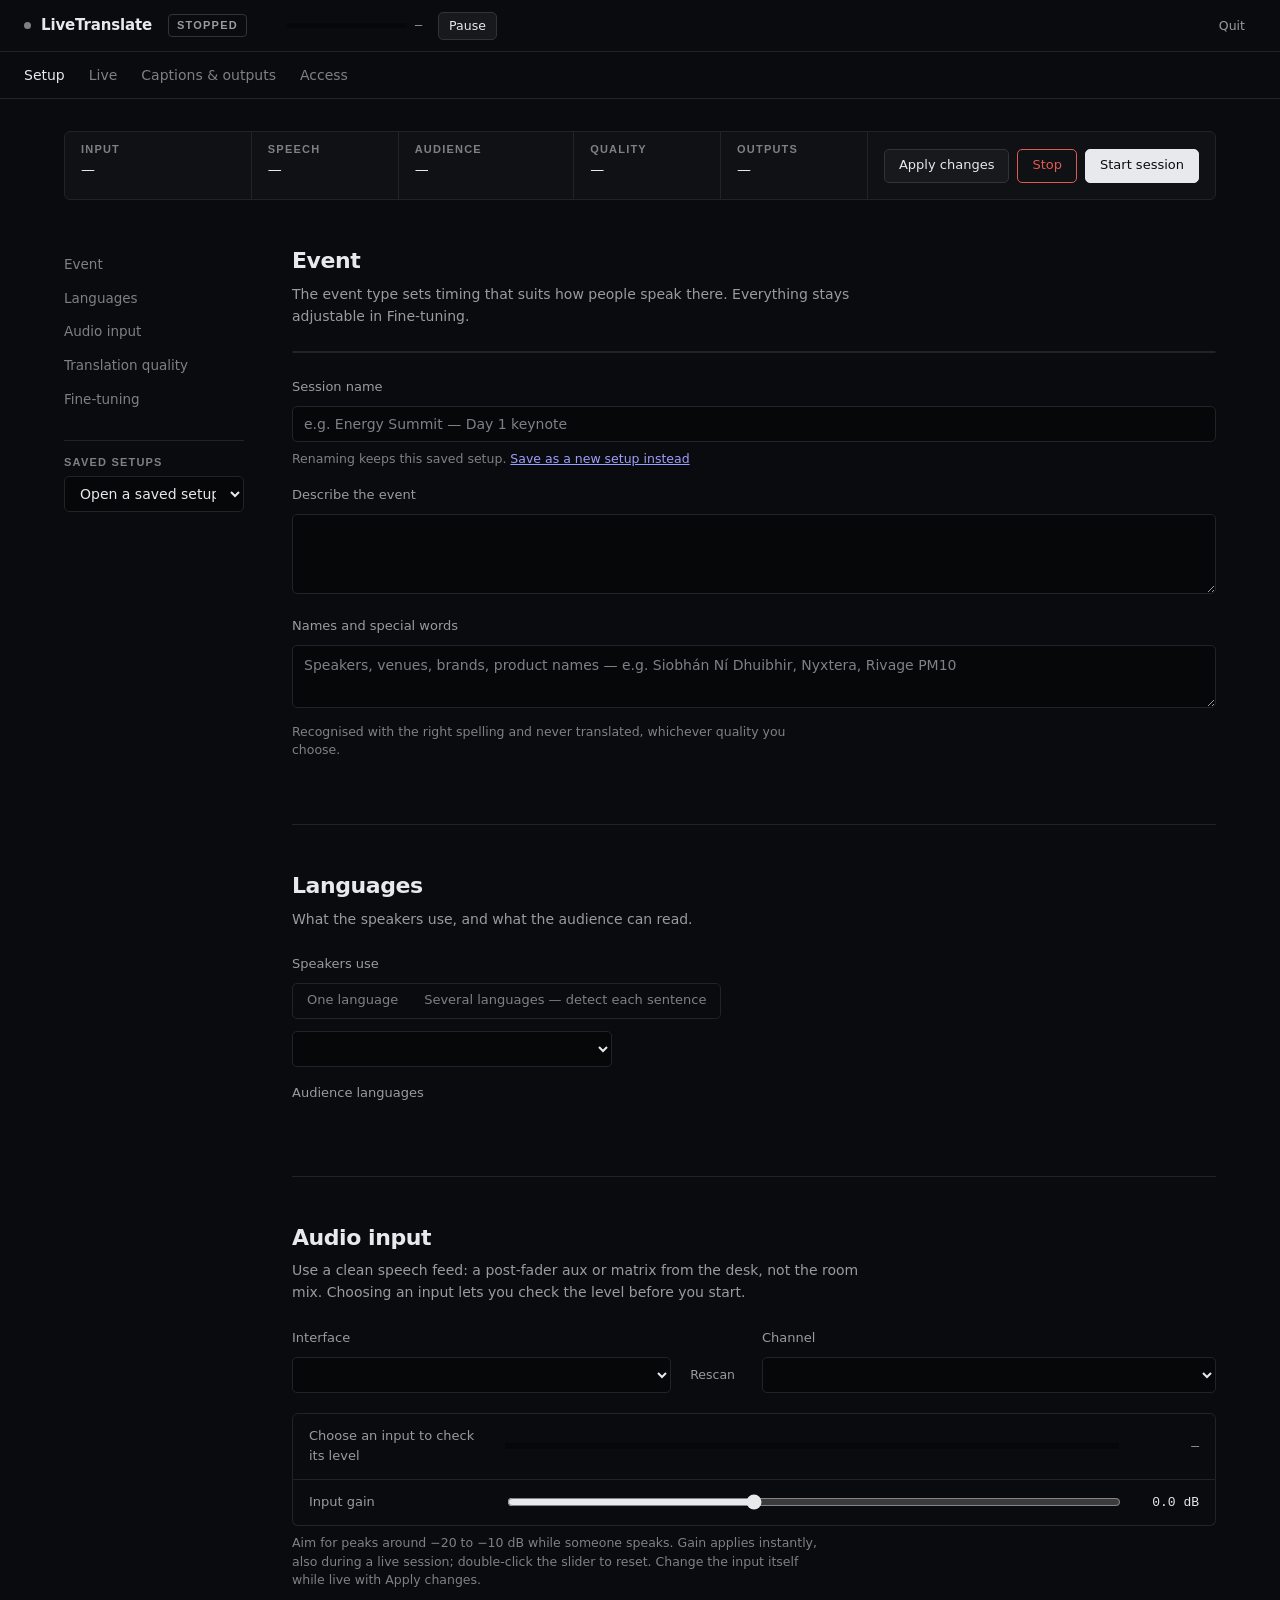
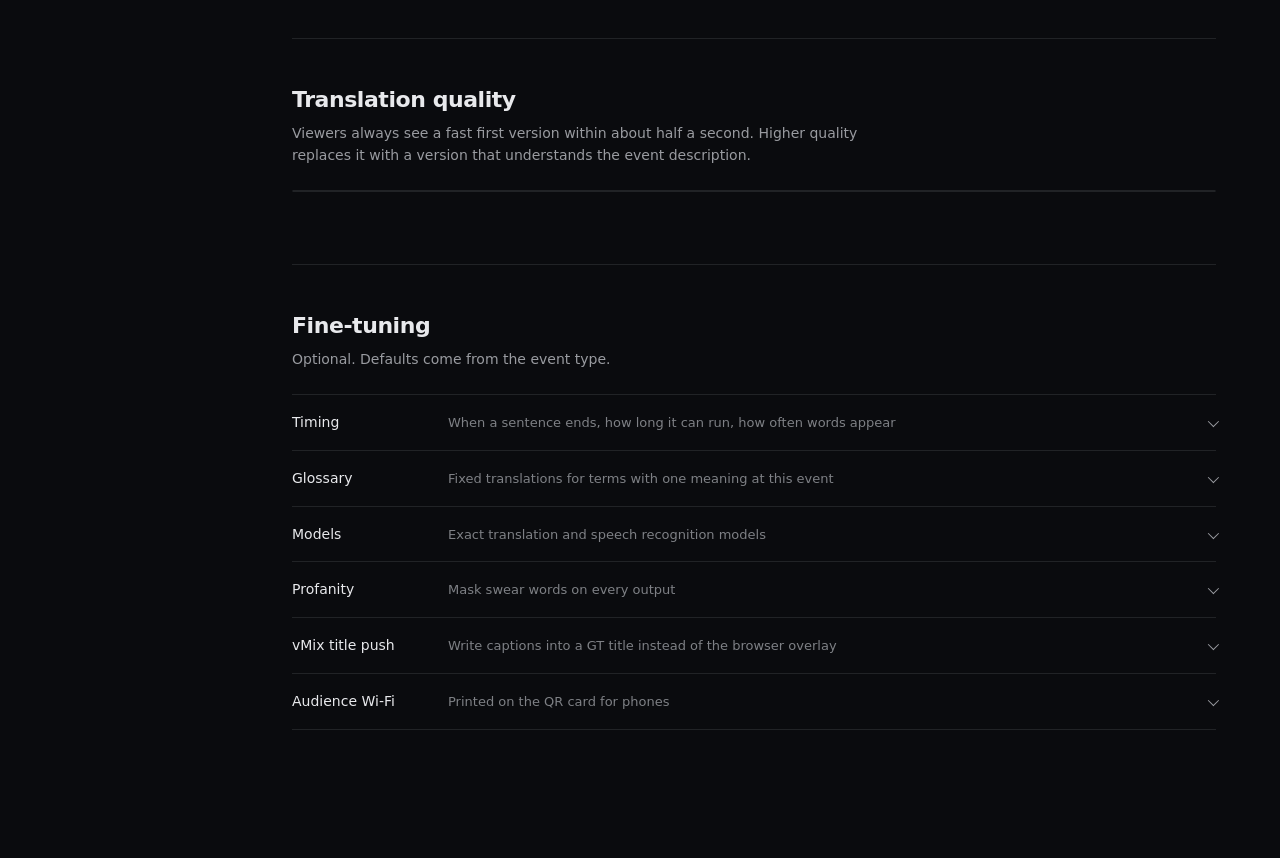
==== commit 8f470365: "Saved sessions keyed by a stable id: no collisions, rename updates save_session wrote sessions/<slug" ====
--- a/static/control.html
+++ b/static/control.html
@@ -222,7 +222,8 @@
         <h2>Event</h2>
         <p class="lede">The event type sets timing that suits how people speak there. Everything stays adjustable in Fine-tuning.</p>
         <div class="types" id="types"></div>
-        <div class="f"><label for="s_name">Session name</label><input type="text" id="s_name" placeholder="e.g. Energy Summit — Day 1 keynote"></div>
+        <div class="f"><label for="s_name">Session name</label><input type="text" id="s_name" placeholder="e.g. Energy Summit — Day 1 keynote">
+          <div class="hint" id="asNewHint">Renaming keeps this saved setup. <a href="#" id="asNew">Save as a new setup instead</a></div></div>
         <div class="f"><label for="s_context">Describe the event</label><textarea id="s_context"></textarea><div class="hint" id="ctxHint"></div></div>
         <div class="f"><label for="s_names">Names and special words</label><textarea id="s_names" style="min-height:60px" placeholder="Speakers, venues, brands, product names — e.g. Siobhán Ní Dhuibhir, Nyxtera, Rivage PM10"></textarea>
           <div class="hint">Recognised with the right spelling and never translated, whichever quality you choose.</div></div>
@@ -287,7 +288,8 @@
         <details class="tune"><summary><b>Audience Wi-Fi</b><span>Printed on the QR card for phones</span></summary><div>
           <div class="two">
             <div class="f"><label for="s_wifi_ssid">Network name</label><input type="text" id="s_wifi_ssid"></div>
-            <div class="f"><label for="s_wifi_pass">Password</label><input type="text" id="s_wifi_pass"></div>
+            <div class="f"><label for="s_wifi_pass">Password</label><input type="password" id="s_wifi_pass" autocomplete="off">
+              <div class="hint" id="wifiPassHint"></div></div>
           </div></div></details>
       </div>
     </div>
@@ -401,6 +403,7 @@
 /* ---------- session form */
 function langOpts(sel,incEmpty){ return (incEmpty?'<option value="">— none —</option>':'')+Object.entries(INFO.langs).map(([k,v])=>`<option value="${k}" ${k===sel?'selected':''}>${v[0]} (${k})</option>`).join(''); }
 function fillForm(s){
+  curId=s.id||null; asNew=false; drawAsNew();
   $('#s_name').value=s.name; $('#s_context').value=s.context; $('#s_names').value=s.names;
   $('#s_lang1').innerHTML=langOpts(s.source==='auto'?(s.targets[0]||'en'):s.source);
   $('#s_source').value=s.source; prevSrc=s.source;
@@ -414,7 +417,11 @@
   $('#s_device').innerHTML=`<option value="">System default input</option>`+devices.map(d=>`<option value="${esc(d.name)}">${esc(d.name)} (${d.ch} ch)</option>`).join('')+
     (known?'':`<option value="${esc(dv)}">${esc(dv)} (not connected)</option>`);
   $('#s_device').value=dv; drawChannels(s.channel);
-  ['silence_ms','max_s','partial_s','gate_db','wifi_ssid','wifi_pass'].forEach(k=>$('#s_'+k).value=s[k]??'');
+  ['silence_ms','max_s','partial_s','gate_db','wifi_ssid'].forEach(k=>$('#s_'+k).value=s[k]??'');
+  // write-only: the server never sends the Wi-Fi password back, only whether one is saved
+  wifiClear=false; $('#s_wifi_pass').value=''; $('#s_wifi_pass').placeholder=s.wifi_pass_set?'Saved — type to replace':'';
+  $('#wifiPassHint').innerHTML=s.wifi_pass_set?'Printed on the QR card. <a href="#" id="wifiClear">Remove it</a>':'';
+  const wc=$('#wifiClear'); if(wc) wc.onclick=e=>{ e.preventDefault(); wifiClear=true; $('#s_wifi_pass').placeholder='Will be removed'; $('#wifiPassHint').textContent='Removed when you start or apply.'; };
   $('#s_gain_db').value=s.gain_db??0; gainLabel(); $('#s_phone_pace').value=s.phone_pace||'smooth'; $('#s_voice_gender').value=s.voice_gender||'female';
   $('#s_bleep').checked=s.bleep!==false; $('#s_bleep_extra').value=s.bleep_extra||'';
   $('#v_host').value=s.vmix?.host||''; $('#v_input').value=s.vmix?.input||''; $('#v_clear').value=s.vmix?.clear??6;
@@ -490,12 +497,17 @@
   $('#v_fields').innerHTML=ls.map(l=>`<div class="f"><label>Title field for ${INFO.langs[l][0]}</label><input type="text" data-vl="${l}" value="${esc(f[l]||'')}" placeholder="e.g. Headline.Text — leave empty to skip"></div>`).join(''); }
 function readForm(){
   syncGloss(); const vf={}; $$('[data-vl]').forEach(i=>{ if(i.value.trim()) vf[i.dataset.vl]=i.value.trim(); });
-  return {name:$('#s_name').value.trim()||'Session',event_type:eventType,context:$('#s_context').value,names:$('#s_names').value,glossary:glossary.filter(g=>Object.values(g).some(v=>v)),
+  return {...(curId&&!asNew?{id:curId}:{}),...(asNew?{new_setup:true}:{}),name:$('#s_name').value.trim()||'Session',event_type:eventType,context:$('#s_context').value,names:$('#s_names').value,glossary:glossary.filter(g=>Object.values(g).some(v=>v)),
     source:$('#s_source').value,targets:targets(),engine:$('#s_engine').value,whisper:$('#s_whisper').value,device:$('#s_device').value,
     channel:+$('#s_channel').value||1,silence_ms:+$('#s_silence_ms').value||600,max_s:+$('#s_max_s').value||7,phone_pace:$('#s_phone_pace').value,voice_gender:$('#s_voice_gender').value,partial_s:$('#s_partial_s').value===''?0.6:+$('#s_partial_s').value,gate_db:+$('#s_gate_db').value||-60,gain_db:+$('#s_gain_db').value||0,
-    vmix:{host:$('#v_host').value.trim(),input:$('#v_input').value.trim(),fields:vf,clear:$('#v_clear').value===''?6:Math.max(0,+$('#v_clear').value)},bleep:$('#s_bleep').checked,bleep_extra:$('#s_bleep_extra').value,wifi_ssid:$('#s_wifi_ssid').value,wifi_pass:$('#s_wifi_pass').value};
-}
-let prevSrc=null;
+    vmix:{host:$('#v_host').value.trim(),input:$('#v_input').value.trim(),fields:vf,clear:$('#v_clear').value===''?6:Math.max(0,+$('#v_clear').value)},bleep:$('#s_bleep').checked,bleep_extra:$('#s_bleep_extra').value,wifi_ssid:$('#s_wifi_ssid').value,
+    ...($('#s_wifi_pass').value?{wifi_pass:$('#s_wifi_pass').value}:wifiClear?{wifi_pass:''}:{})};
+}
+let prevSrc=null, wifiClear=false, curId=null, asNew=false;
+// saved setups have a stable id: renaming updates the setup; "save as a new setup" makes a copy with a new id
+function drawAsNew(){ $('#asNewHint').innerHTML=asNew?'Will be saved as a new setup. <a href="#" id="asNew">Keep updating the one I opened</a>'
+    :'Renaming keeps this saved setup. <a href="#" id="asNew">Save as a new setup instead</a>';
+  $('#asNew').onclick=e=>{ e.preventDefault(); asNew=!asNew; drawAsNew(); }; }
 function setSource(v){ syncGloss(); $('#s_source').value=v; sourceChanged(); }
 $$('#spokenSeg button').forEach(b=>b.onclick=()=>setSource(b.dataset.m==='auto'?'auto':$('#s_lang1').value));
 $('#s_lang1').onchange=()=>setSource($('#s_lang1').value);
@@ -517,7 +529,10 @@
   catch(e){ say('Changes were not applied — the server did not answer. Check that LiveTranslate is running, then try again.'); $('#applyBtn').textContent='Not applied'; }
   setTimeout(()=>$('#applyBtn').textContent='Apply changes',1500); };
 $('#stopBtn').onclick=()=>{ if(confirm('Stop the session? Screens and phones stop receiving captions.')) api('stop',{}); };
-$('#refreshDev').onclick=async()=>{ devices=await api('devices'); fillForm(readForm()); };
+$('#refreshDev').onclick=async()=>{ devices=await api('devices');
+  const keep={asNew,wifiClear,pw:$('#s_wifi_pass').value};  // redraw the form without losing what was typed
+  fillForm({...readForm(),id:curId,wifi_pass_set:ST.session?.wifi_pass_set});
+  asNew=keep.asNew; wifiClear=keep.wifiClear; $('#s_wifi_pass').value=keep.pw; drawAsNew(); };
 async function loadSaved(){ const ss=await api('sessions'); $('#saved').innerHTML='<option value="">Open a saved setup…</option>'+ss.map((s,i)=>`<option value="${i}">${esc(s.name)}</option>`).join('');
   $('#saved').onchange=e=>{ if(e.target.value!=='') fillForm({...INFO.default,...ss[+e.target.value]}); }; }
 
@@ -718,8 +733,9 @@
 function drawAccess(){ const a=INFO.auth||{};
   $('#accessHint').textContent=!a.has_password?'Not possible yet: set an admin password first. Until then Control only opens on this machine.'
     :a.weak?'Protected only by the old 4-digit PIN. Set a proper admin password.'
-    :`Sign in with the admin password${a.changed?` (changed ${a.changed})`:''}. Five wrong attempts lock that device for a while.`;
-  $('#curWrap').style.display=a.has_password&&!a.local?'':'none';
+    :`Sign in with the admin password${a.changed?` (changed ${a.changed})`:''}. Five wrong attempts lock that device for a while; a device that signed in before is never locked by other people's attempts.`+
+     (a.unlock?` A device locked out by mistake: type the unlock code ${a.unlock} on its sign-in page.`:'');
+  $('#curWrap').style.display=a.has_password?'':'none';  // also on this machine: see server.py api('password')
   $('#pwNewL').textContent=a.has_password?'New admin password':'Admin password';
   $('#logoutBtn').style.display=a.local?'none':''; $('#signoutAll').style.display=a.has_password?'':'none';
   $('#authNote').innerHTML=a.local&&(!a.has_password||a.weak)?'Set an admin password to use Control from other devices: <a href="#" id="toAccess">Access → Admins</a>':'';
